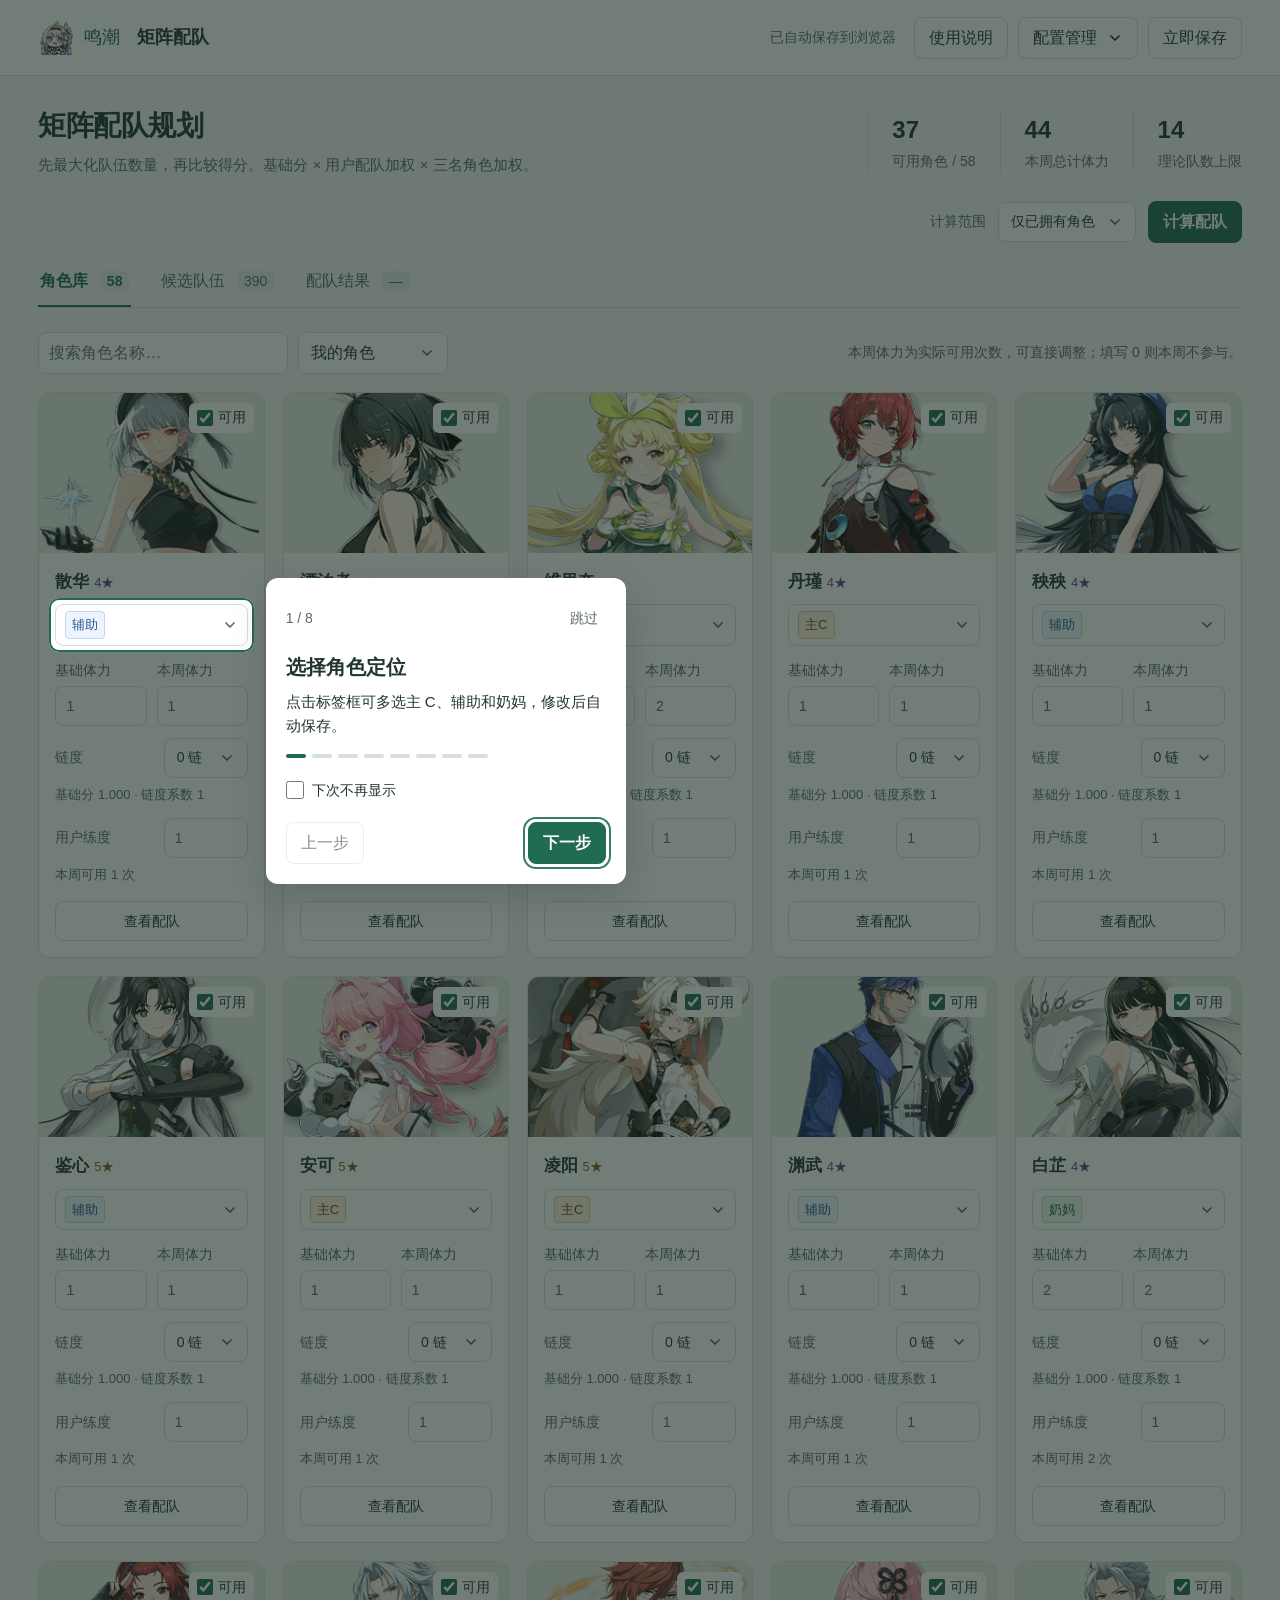
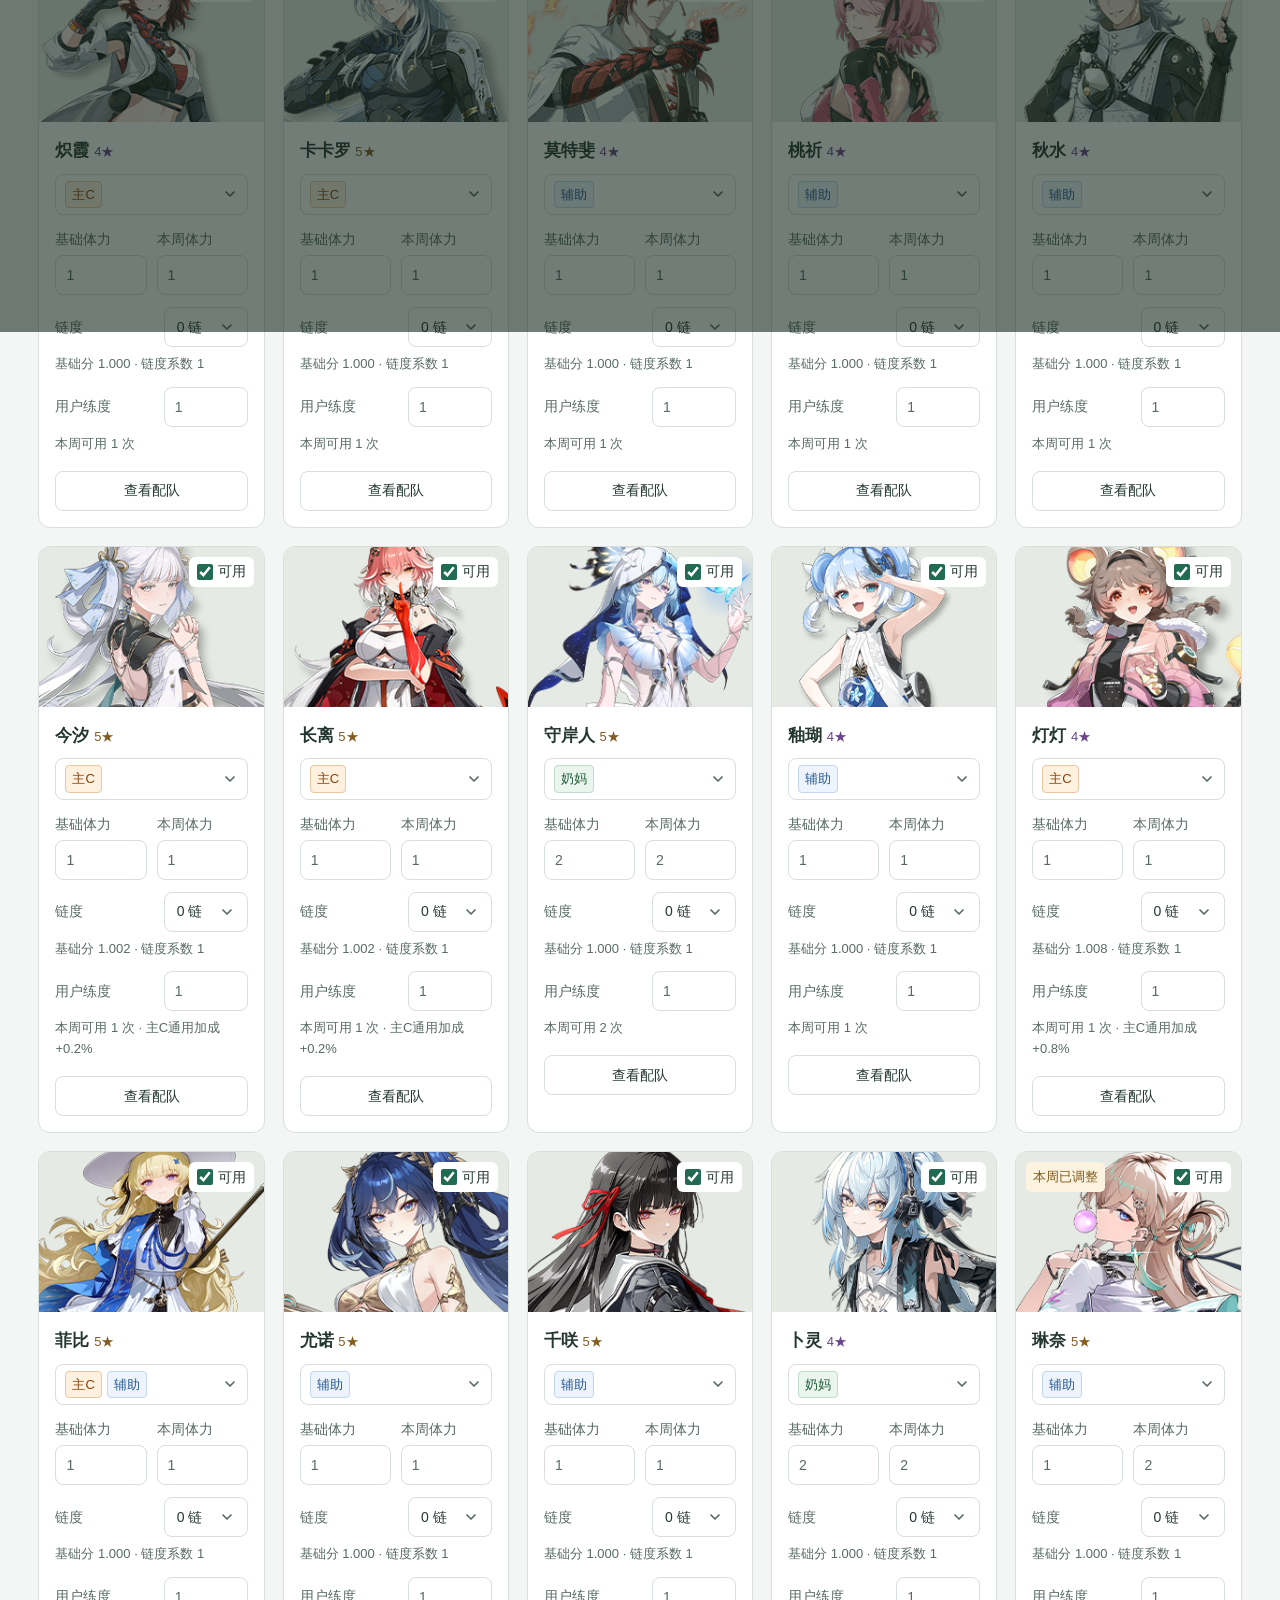
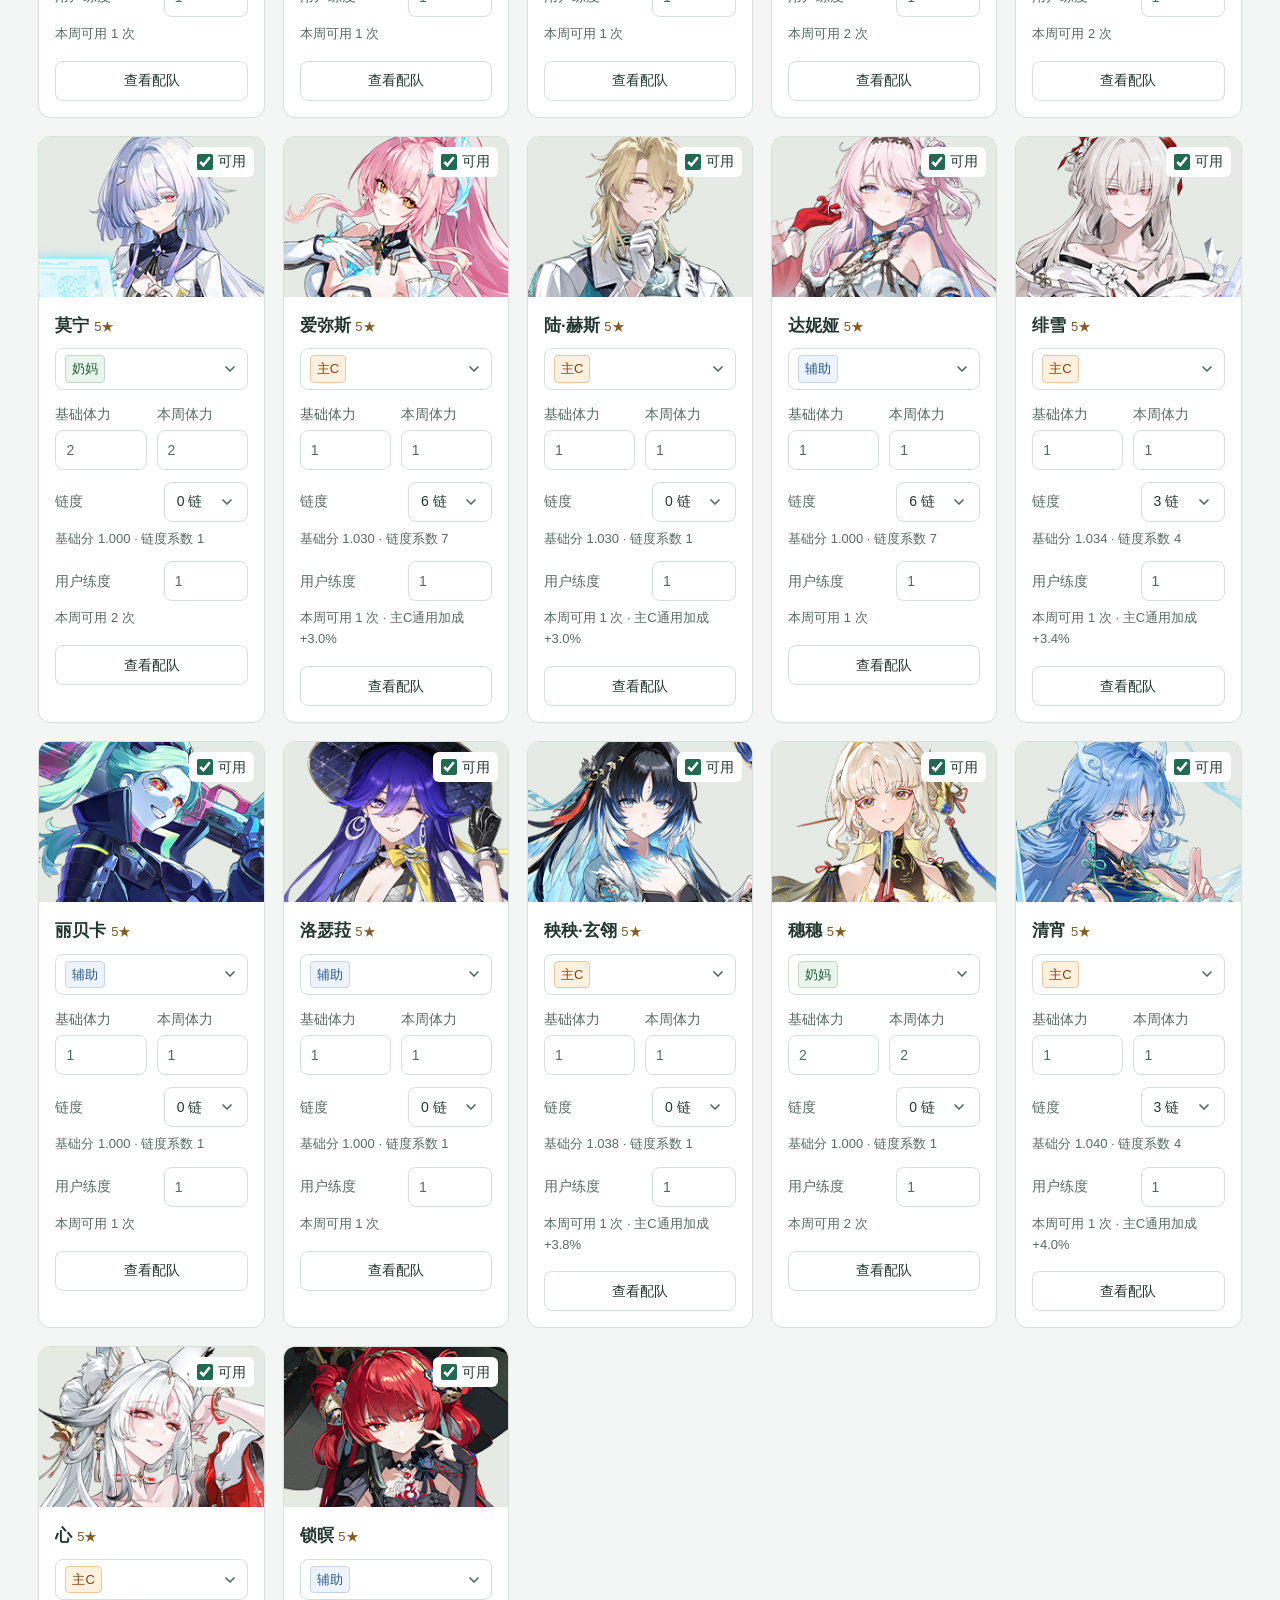
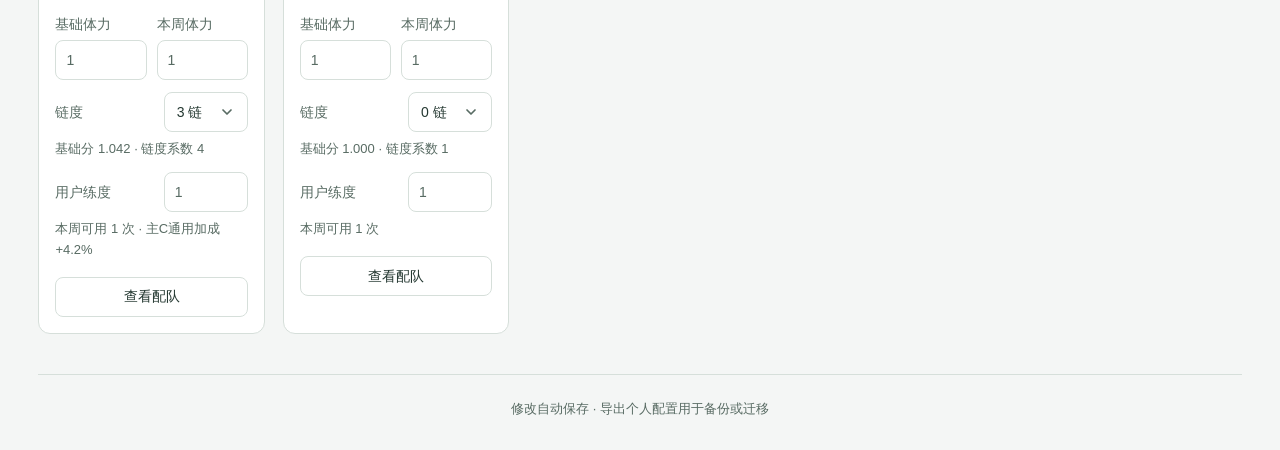
==== web/team_planner/characters/index.html @ 70b5a16c "Extract standalone matrix planner" ====
<!doctype html>
<html lang="zh-CN">
<head><meta charset="utf-8"><meta name="viewport" content="width=device-width,initial-scale=1"><base href="../"><link rel="icon" href="./favicon.ico" sizes="any"><link rel="apple-touch-icon" href="./favicon.png"><title>鸣潮 · 矩阵配队</title><link rel="stylesheet" href="./style.css"><script defer src="./vendor/solver.js"></script><script defer src="./solver-source.js"></script><script defer src="./seed.js"></script><script defer src="./local-planner.js"></script><script defer src="./app.js"></script><script defer src="./custom-select.js"></script></head>
<body>
<header><a class="brand" href="./index.html"><img src="./favicon.png" width="36" height="36" alt="达妮娅"><span>鸣潮 <b>矩阵配队</b></span></a><div class="header-actions"><span id="save-status" role="status">正在载入…</span><button id="show-guide" type="button">使用说明</button><details class="config-menu"><summary>配置管理<svg viewBox="0 0 16 16" aria-hidden="true"><path d="m4 6 4 4 4-4"/></svg></summary><div class="config-options"><button id="export-config">导出个人配置</button><button id="import-config">导入个人配置</button><button id="restore-config">恢复上次保存</button></div></details><input id="import-file" type="file" accept=".json,application/json" hidden><button id="save">立即保存</button></div></header>
<main>
<section class="intro"><div><h1>矩阵配队规划</h1><p class="muted">先最大化队伍数量，再比较得分。基础分 × 用户配队加权 × 三名角色加权。</p></div><div class="summary" id="summary"></div></section>
<div class="workspace-actions"><label class="planning-scope-label">计算范围 <select id="planning-scope" aria-label="配队范围"><option value="owned">仅已拥有角色</option><option value="all">全角色计算（含未拥有）</option></select></label><button class="primary" id="calculate">计算配队</button></div>
<nav aria-label="页面"><button data-tab="characters" class="active">角色库 <span id="character-count"></span></button><button data-tab="teams">候选队伍 <span id="team-count"></span></button><button data-tab="results">配队结果 <span id="result-count">—</span></button></nav>
<section id="characters" class="page">
<div class="toolbar"><div class="filters"><input id="character-search" type="search" placeholder="搜索角色名称…" aria-label="搜索角色"><select id="character-filter" aria-label="角色筛选"><option value="all">全部角色</option><option value="owned" selected>我的角色</option><option value="unowned">未拥有</option><option value="healer">奶妈</option><option value="weekly">本周已调整</option></select></div><span class="hint">本周体力为实际可用次数，可直接调整；填写 0 则本周不参与。</span></div>
<div id="character-grid" class="character-grid"></div>
</section>
<section id="teams" class="page" hidden>
<div class="toolbar"><div class="filters"><input id="team-search" type="search" placeholder="搜索成员，空格匹配多人，如：赞 夏" aria-label="搜索队伍"><select id="team-filter" aria-label="队伍筛选"><option value="available">现有角色可组成</option><option value="all">全部候选</option><option value="unowned">包含未拥有角色</option><option value="locked">必选队伍</option><option value="disabled">已停用</option></select></div><button id="new-team">新建队伍</button></div>
<p class="hint">同一队伍可以有多套输出轴。配队顺序可编辑，实际起手和槽位请参考轴说明。工坊与 Wiki 资料不代表你的账号已实测。</p>
<div id="evidence-filter" class="evidence-filter" aria-label="按证据来源筛选"></div>
<div id="team-grid" class="team-grid"></div>
</section>
<section id="results" class="page" hidden>
<div class="toolbar"><label class="check"><input id="include-inferred" type="checkbox"> 包含机制推导的替补组合（待验证）</label><label class="check"><input id="fill-roles" type="checkbox"> 剩余体力按主辅奶补队</label><label class="check"><input id="fill-solo" type="checkbox"> 丹瑾单人补队（剩余两位不限定位）</label><span class="hint">优先使用候选队伍，再按定位补充；结果按得分升序排列。</span></div>
<div id="result-body" class="empty"><strong>尚未生成配队方案</strong><p>设置角色与候选队伍后，点击上方「计算配队」。</p></div>
</section>
<footer>修改自动保存 · 导出个人配置用于备份或迁移</footer>
</main>
<dialog id="editor"><form id="team-form"><div class="dialog-heading"><div><h2 id="editor-title">编辑队伍</h2><button id="editor-guide" type="button" class="editor-guide">填写说明</button></div><button type="button" id="close-editor" aria-label="关闭">×</button></div>
<div id="member-inputs" class="member-inputs"></div><div id="rover-parking" hidden></div>
<label id="rover-row" hidden>漂泊者属性<select id="rover-attribute"><option value="">请选择属性</option><option>衍射</option><option>湮灭</option><option>气动</option><option>导电</option></select></label>
<p class="hint" id="team-weight"></p><p class="hint" id="source-audit-status"></p>
<label class="block">配队备注<textarea id="team-note" rows="2"></textarea></label>
<div class="axis-heading"><h3>输出轴</h3><button id="add-axis" type="button">＋ 添加一套轴</button></div>
<select id="axis-select" aria-label="选择输出轴"></select><div id="axis-fields"><label class="block">轴名称<input id="axis-name"></label><label class="block">轴说明 / 固定按键流程<textarea id="axis-description" rows="7"></textarea></label><a id="axis-source" target="_blank" rel="noopener">查看工坊代码</a></div><p id="axis-empty" class="hint">该队伍只有配队推荐，尚无输出轴。可以先规划，之后补轴。</p>
<div id="team-sources" class="sources"></div><p id="editor-error" role="alert"></p>
<div class="dialog-footer"><button id="delete-team" type="button" class="danger">删除此候选</button><button type="submit" class="primary">应用到候选列表</button></div>
</form></dialog>
<div id="onboarding" hidden>
<div class="tour-shade"></div><div class="tour-focus" aria-hidden="true"></div>
<section class="tour-panel" role="dialog" aria-modal="true" aria-labelledby="onboarding-title" tabindex="-1">
<div class="tour-heading"><span id="tour-progress"></span><button id="tour-skip" type="button">跳过</button></div>
<h2 id="onboarding-title"></h2><p id="tour-description"></p>
<div class="tour-dots" id="tour-dots" aria-hidden="true"></div>
<label class="check"><input id="hide-onboarding" type="checkbox">下次不再显示</label>
<div class="tour-actions"><button id="tour-prev" type="button">上一步</button><button id="tour-next" type="button" class="primary">下一步</button></div>
</section></div>
<div id="toast"  role="status" hidden></div>
</body></html>
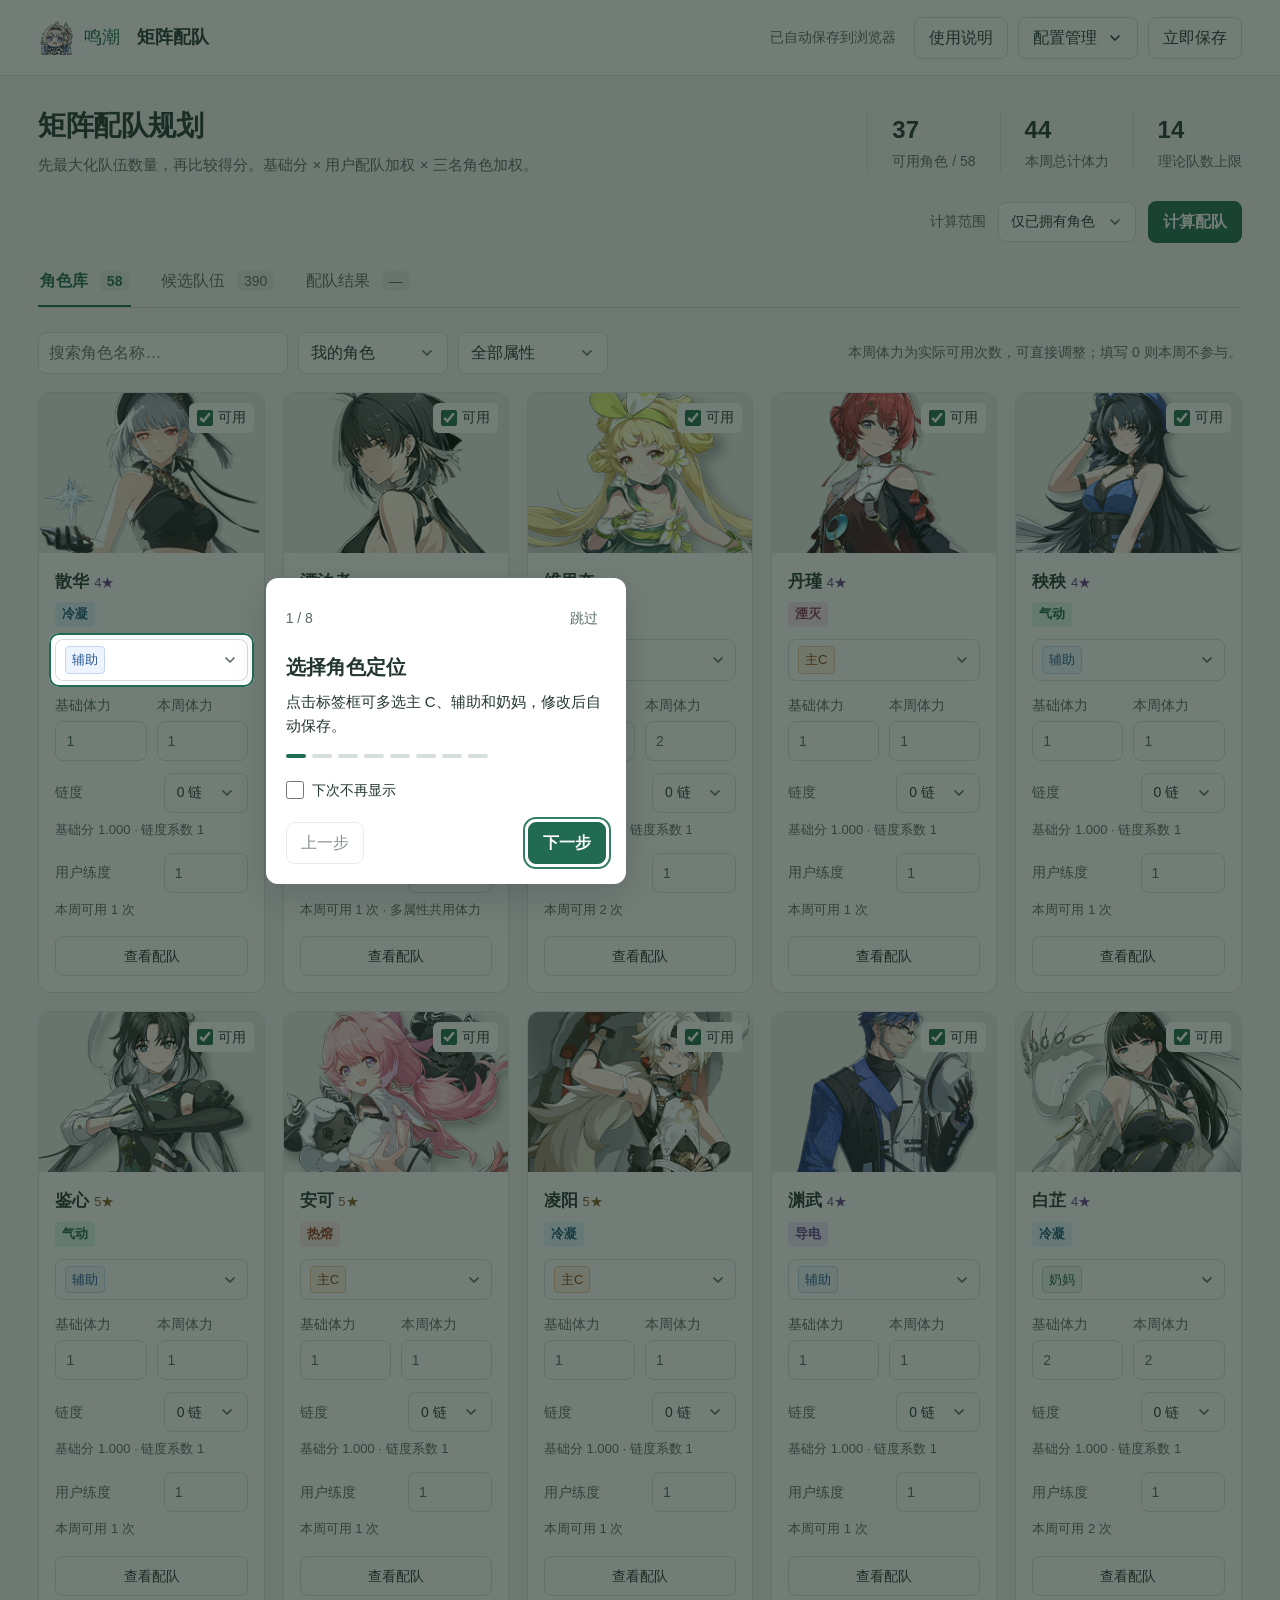
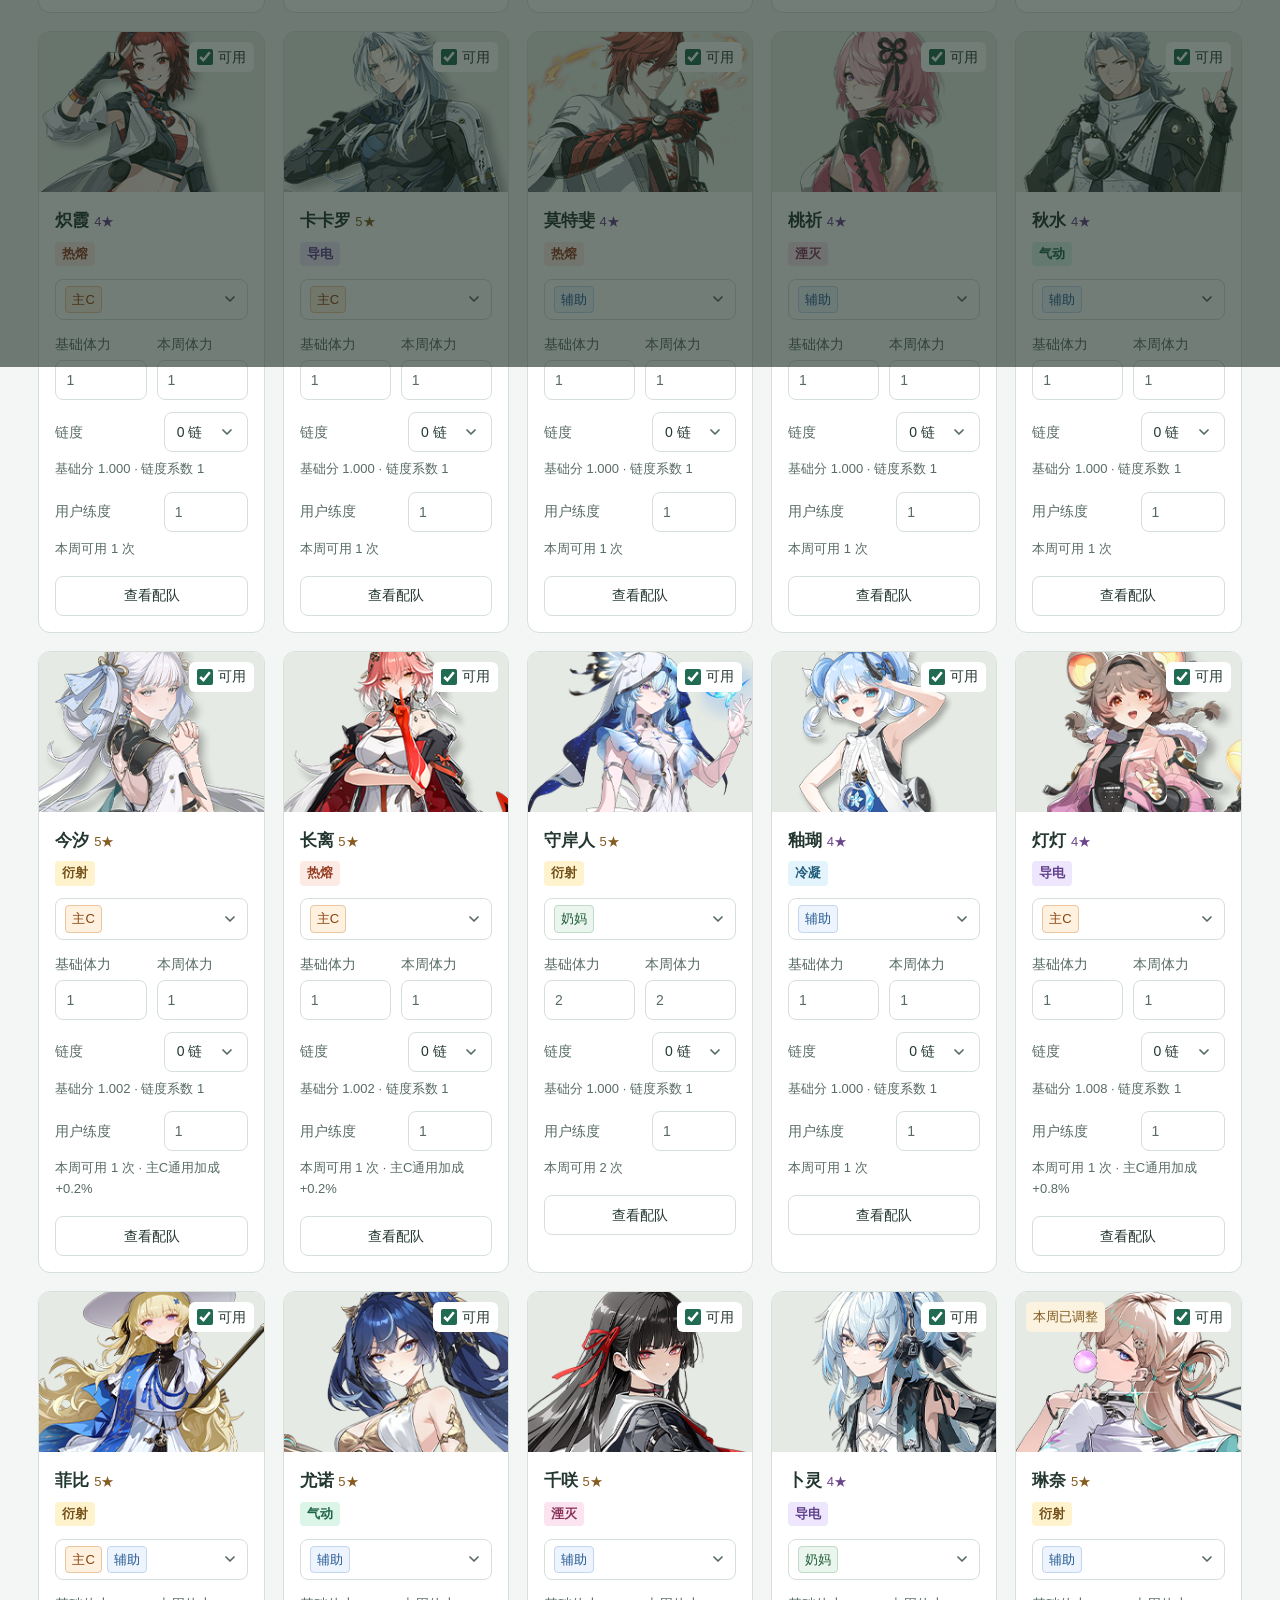
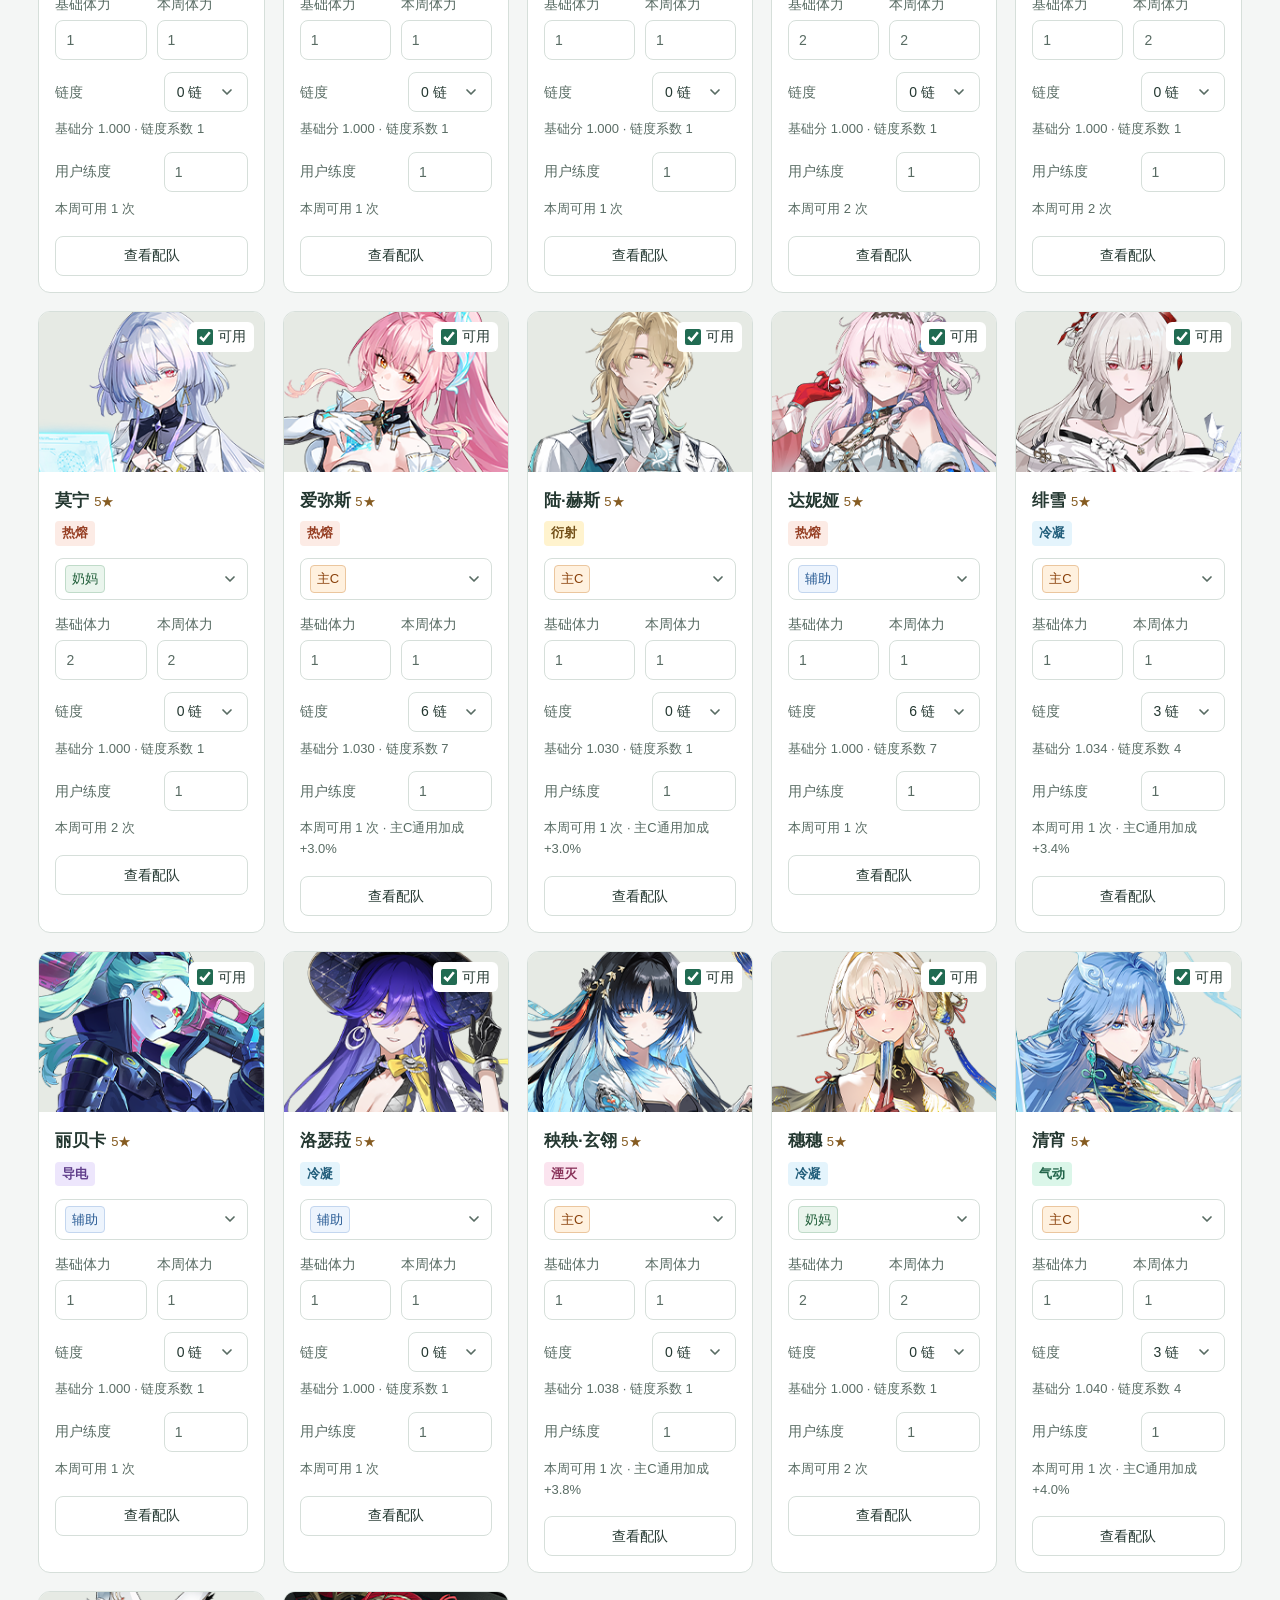
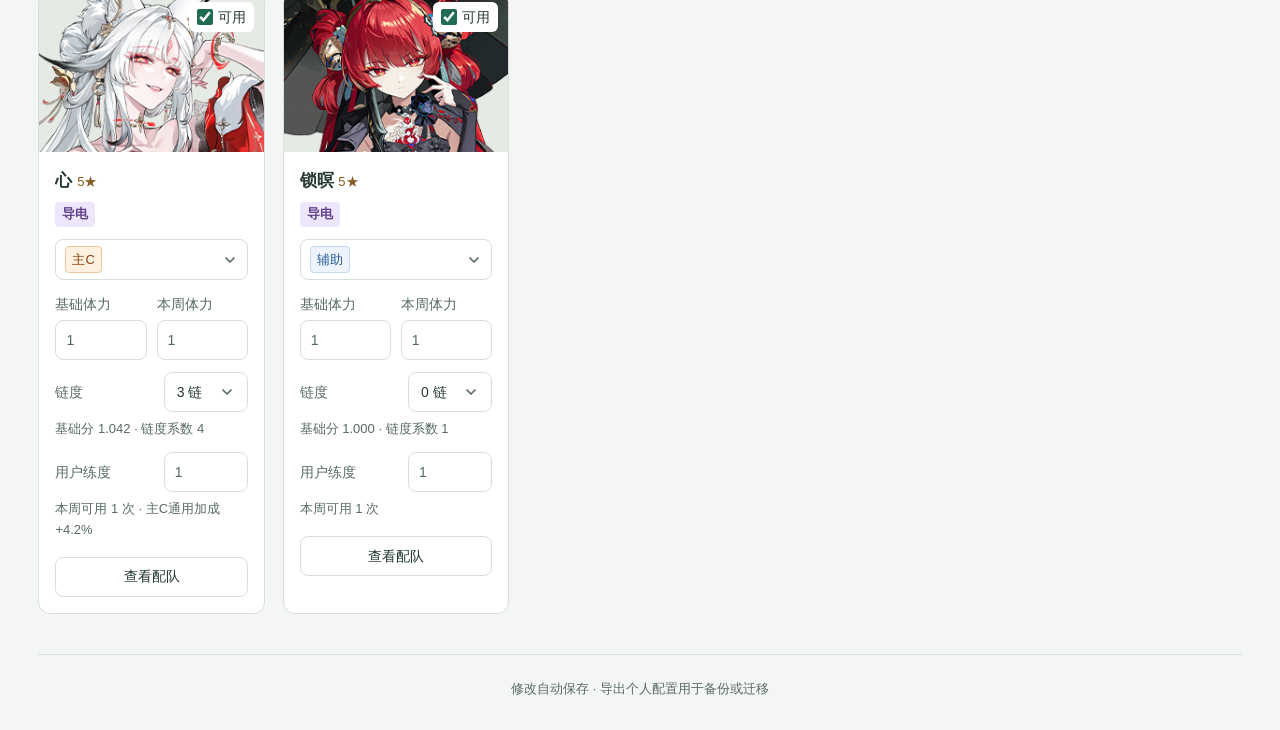
==== commit a5e59cab: "Release v1.2.1 with element filters and platform packages" ====
--- a/web/team_planner/characters/index.html
+++ b/web/team_planner/characters/index.html
@@ -8,11 +8,11 @@
 <div class="workspace-actions"><label class="planning-scope-label">计算范围 <select id="planning-scope" aria-label="配队范围"><option value="owned">仅已拥有角色</option><option value="all">全角色计算（含未拥有）</option></select></label><button class="primary" id="calculate">计算配队</button></div>
 <nav aria-label="页面"><button data-tab="characters" class="active">角色库 <span id="character-count"></span></button><button data-tab="teams">候选队伍 <span id="team-count"></span></button><button data-tab="results">配队结果 <span id="result-count">—</span></button></nav>
 <section id="characters" class="page">
-<div class="toolbar"><div class="filters"><input id="character-search" type="search" placeholder="搜索角色名称…" aria-label="搜索角色"><select id="character-filter" aria-label="角色筛选"><option value="all">全部角色</option><option value="owned" selected>我的角色</option><option value="unowned">未拥有</option><option value="healer">奶妈</option><option value="weekly">本周已调整</option></select></div><span class="hint">本周体力为实际可用次数，可直接调整；填写 0 则本周不参与。</span></div>
+<div class="toolbar"><div class="filters"><input id="character-search" type="search" placeholder="搜索角色名称…" aria-label="搜索角色"><select id="character-filter" aria-label="角色筛选"><option value="all">全部角色</option><option value="owned" selected>我的角色</option><option value="unowned">未拥有</option><option value="healer">奶妈</option><option value="weekly">本周已调整</option></select><select id="character-element" aria-label="属性筛选"><option value="all">全部属性</option><option data-element="冷凝">冷凝</option><option data-element="热熔">热熔</option><option data-element="导电">导电</option><option data-element="气动">气动</option><option data-element="衍射">衍射</option><option data-element="湮灭">湮灭</option></select></div><span class="hint">本周体力为实际可用次数，可直接调整；填写 0 则本周不参与。</span></div>
 <div id="character-grid" class="character-grid"></div>
 </section>
 <section id="teams" class="page" hidden>
-<div class="toolbar"><div class="filters"><input id="team-search" type="search" placeholder="搜索成员，空格匹配多人，如：赞 夏" aria-label="搜索队伍"><select id="team-filter" aria-label="队伍筛选"><option value="available">现有角色可组成</option><option value="all">全部候选</option><option value="unowned">包含未拥有角色</option><option value="locked">必选队伍</option><option value="disabled">已停用</option></select></div><button id="new-team">新建队伍</button></div>
+<div class="toolbar"><div class="filters"><input id="team-search" type="search" placeholder="搜索成员，空格匹配多人，如：赞 夏" aria-label="搜索队伍"><select id="team-filter" aria-label="队伍筛选"><option value="available">现有角色可组成</option><option value="all">全部候选</option><option value="unowned">包含未拥有角色</option><option value="locked">必选队伍</option><option value="disabled">已停用</option></select><select id="team-element" aria-label="队伍主属性筛选"><option value="all">全部主属性</option><option data-element="冷凝">冷凝</option><option data-element="热熔">热熔</option><option data-element="导电">导电</option><option data-element="气动">气动</option><option data-element="衍射">衍射</option><option data-element="湮灭">湮灭</option></select></div><button id="new-team">新建队伍</button></div>
 <p class="hint">同一队伍可以有多套输出轴。配队顺序可编辑，实际起手和槽位请参考轴说明。工坊与 Wiki 资料不代表你的账号已实测。</p>
 <div id="evidence-filter" class="evidence-filter" aria-label="按证据来源筛选"></div>
 <div id="team-grid" class="team-grid"></div>
@@ -25,7 +25,7 @@
 </main>
 <dialog id="editor"><form id="team-form"><div class="dialog-heading"><div><h2 id="editor-title">编辑队伍</h2><button id="editor-guide" type="button" class="editor-guide">填写说明</button></div><button type="button" id="close-editor" aria-label="关闭">×</button></div>
 <div id="member-inputs" class="member-inputs"></div><div id="rover-parking" hidden></div>
-<label id="rover-row" hidden>漂泊者属性<select id="rover-attribute"><option value="">请选择属性</option><option>衍射</option><option>湮灭</option><option>气动</option><option>导电</option></select></label>
+<label id="rover-row" hidden>漂泊者属性<select id="rover-attribute"><option value="">请选择属性</option><option data-element="衍射">衍射</option><option data-element="湮灭">湮灭</option><option data-element="气动">气动</option><option data-element="导电">导电</option></select></label>
 <p class="hint" id="team-weight"></p><p class="hint" id="source-audit-status"></p>
 <label class="block">配队备注<textarea id="team-note" rows="2"></textarea></label>
 <div class="axis-heading"><h3>输出轴</h3><button id="add-axis" type="button">＋ 添加一套轴</button></div>
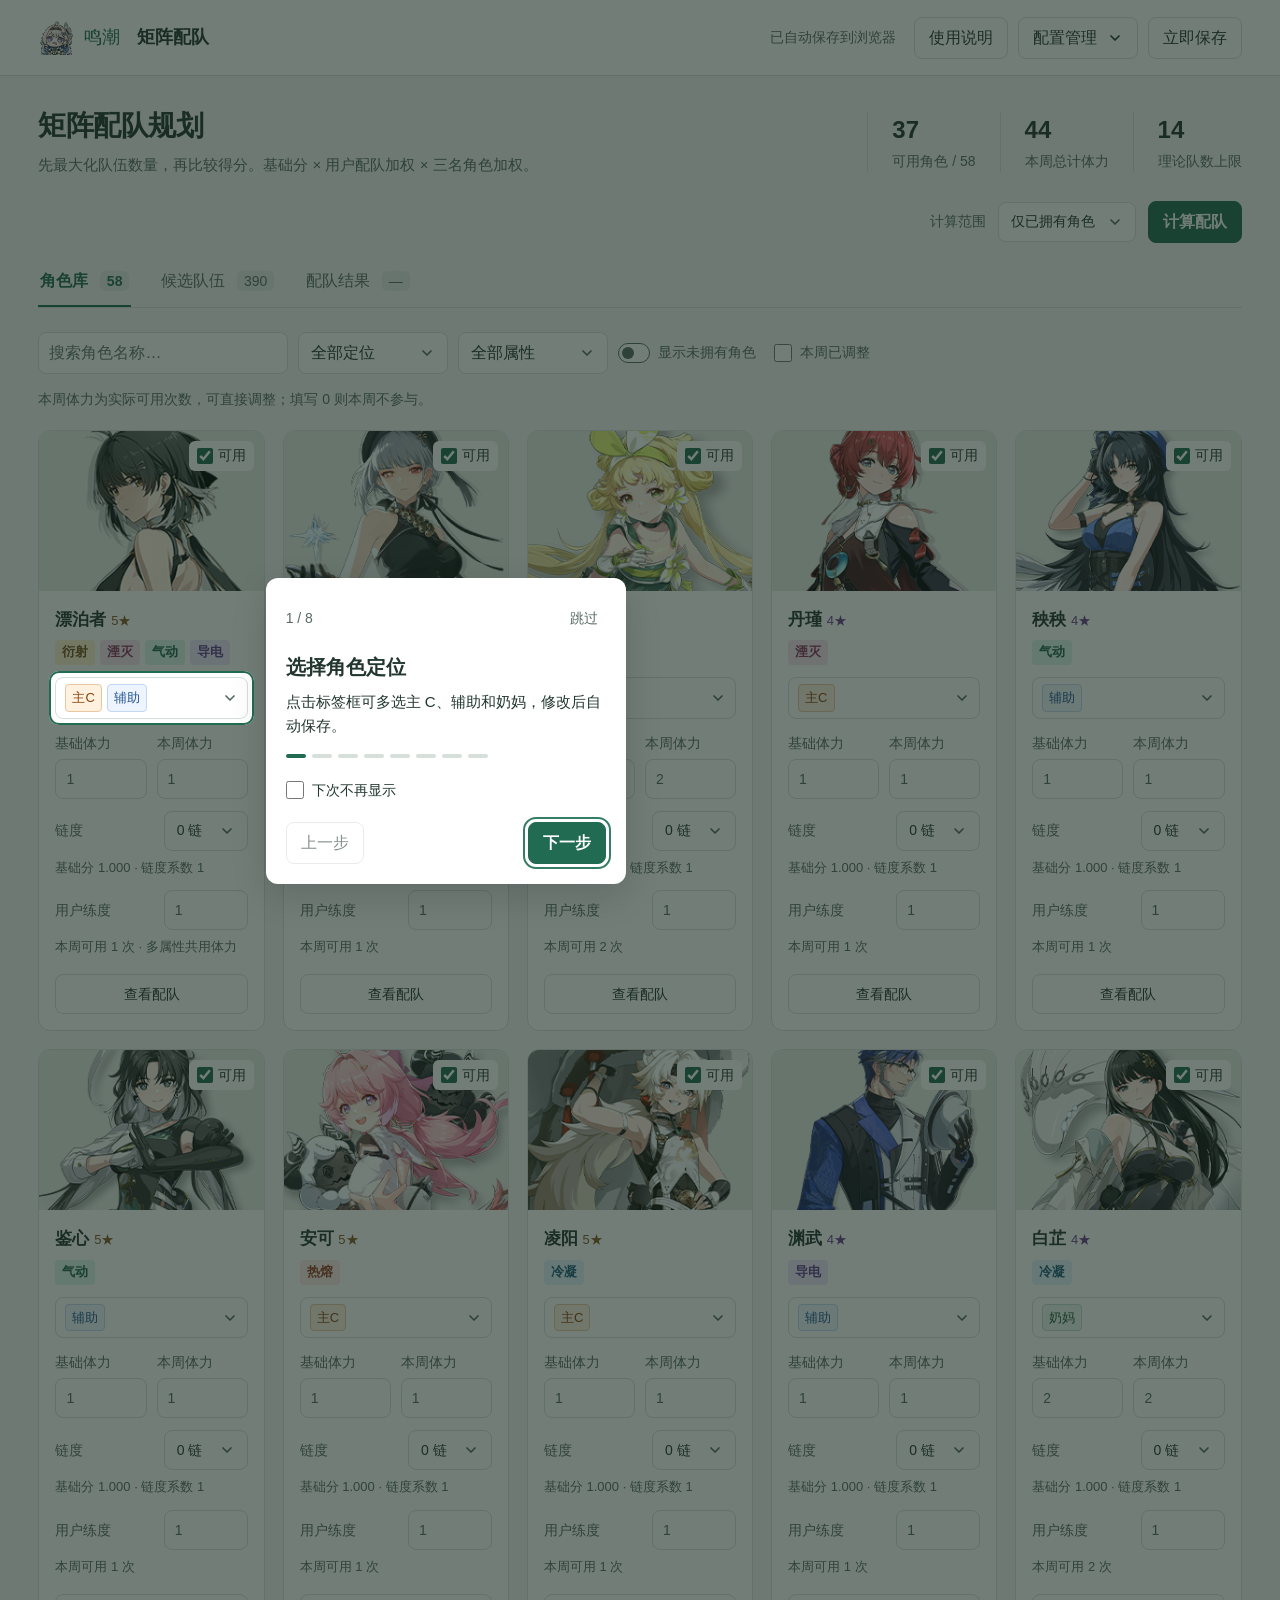
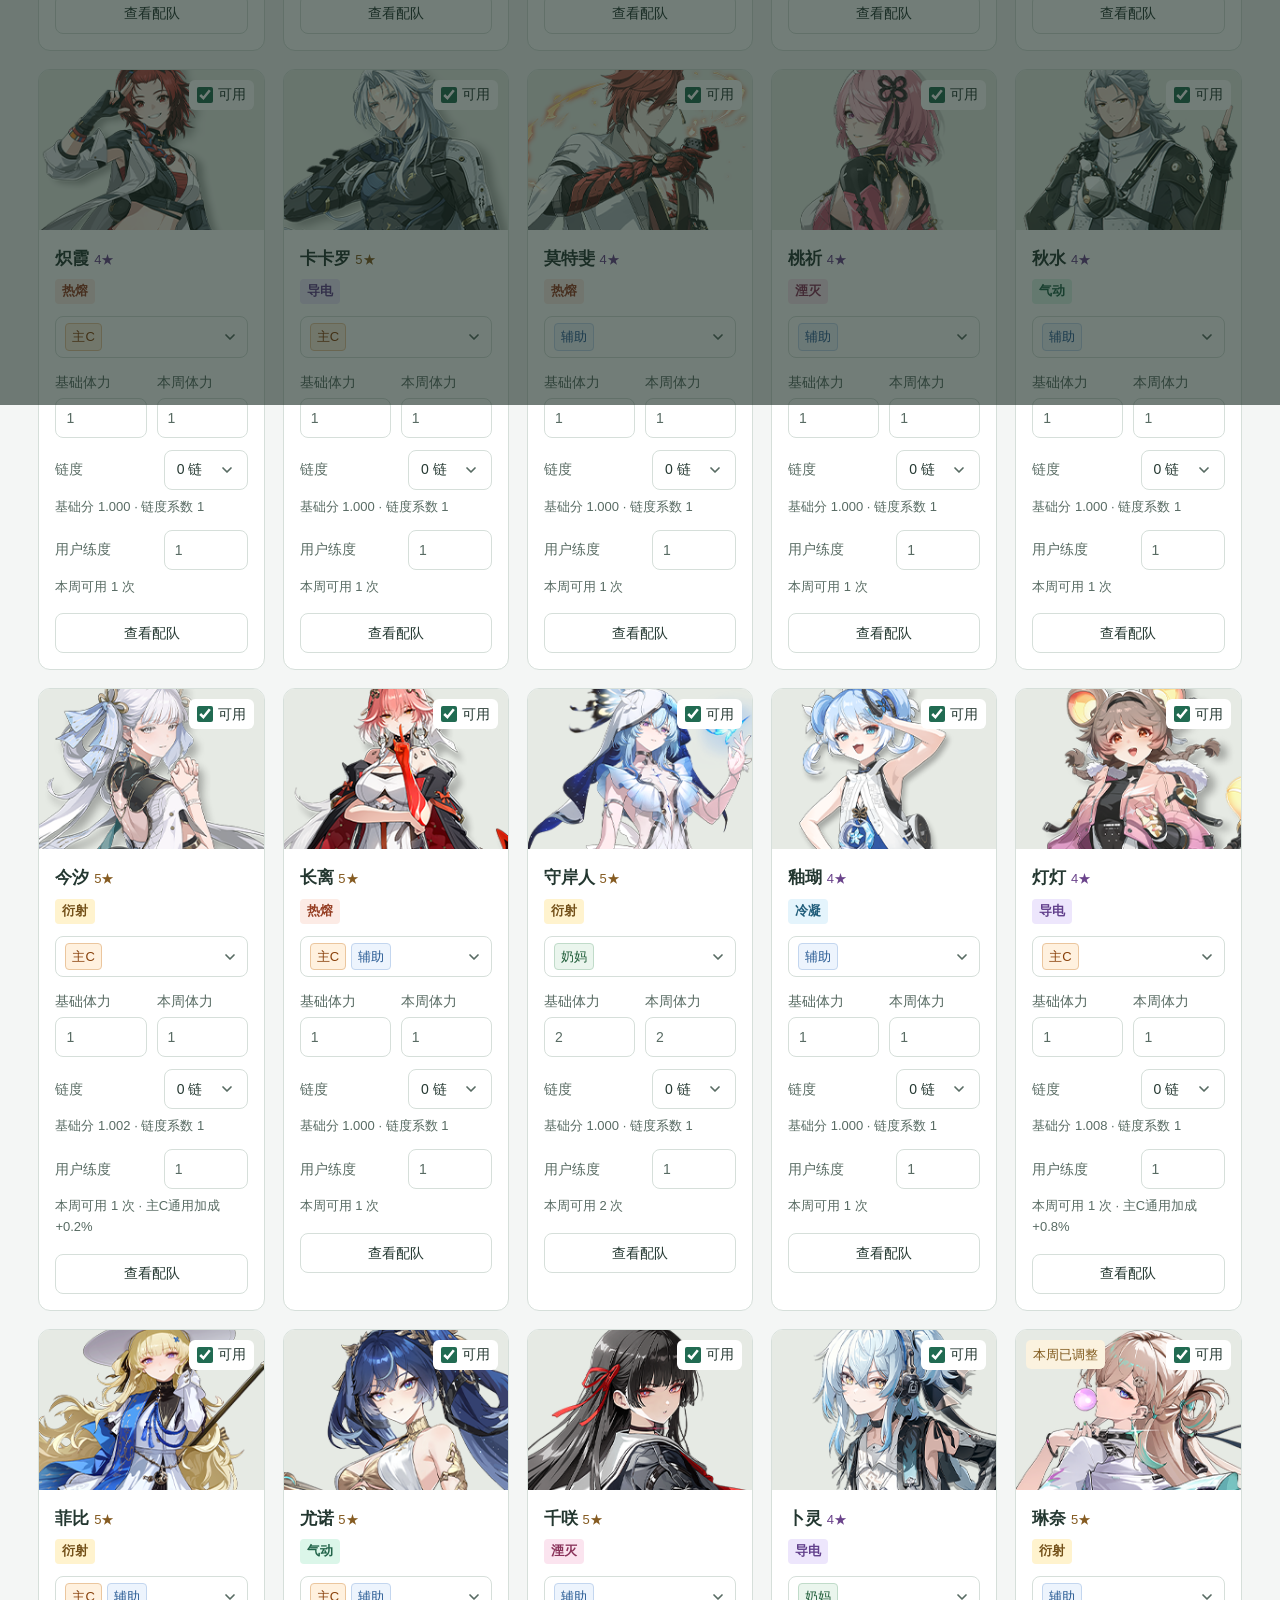
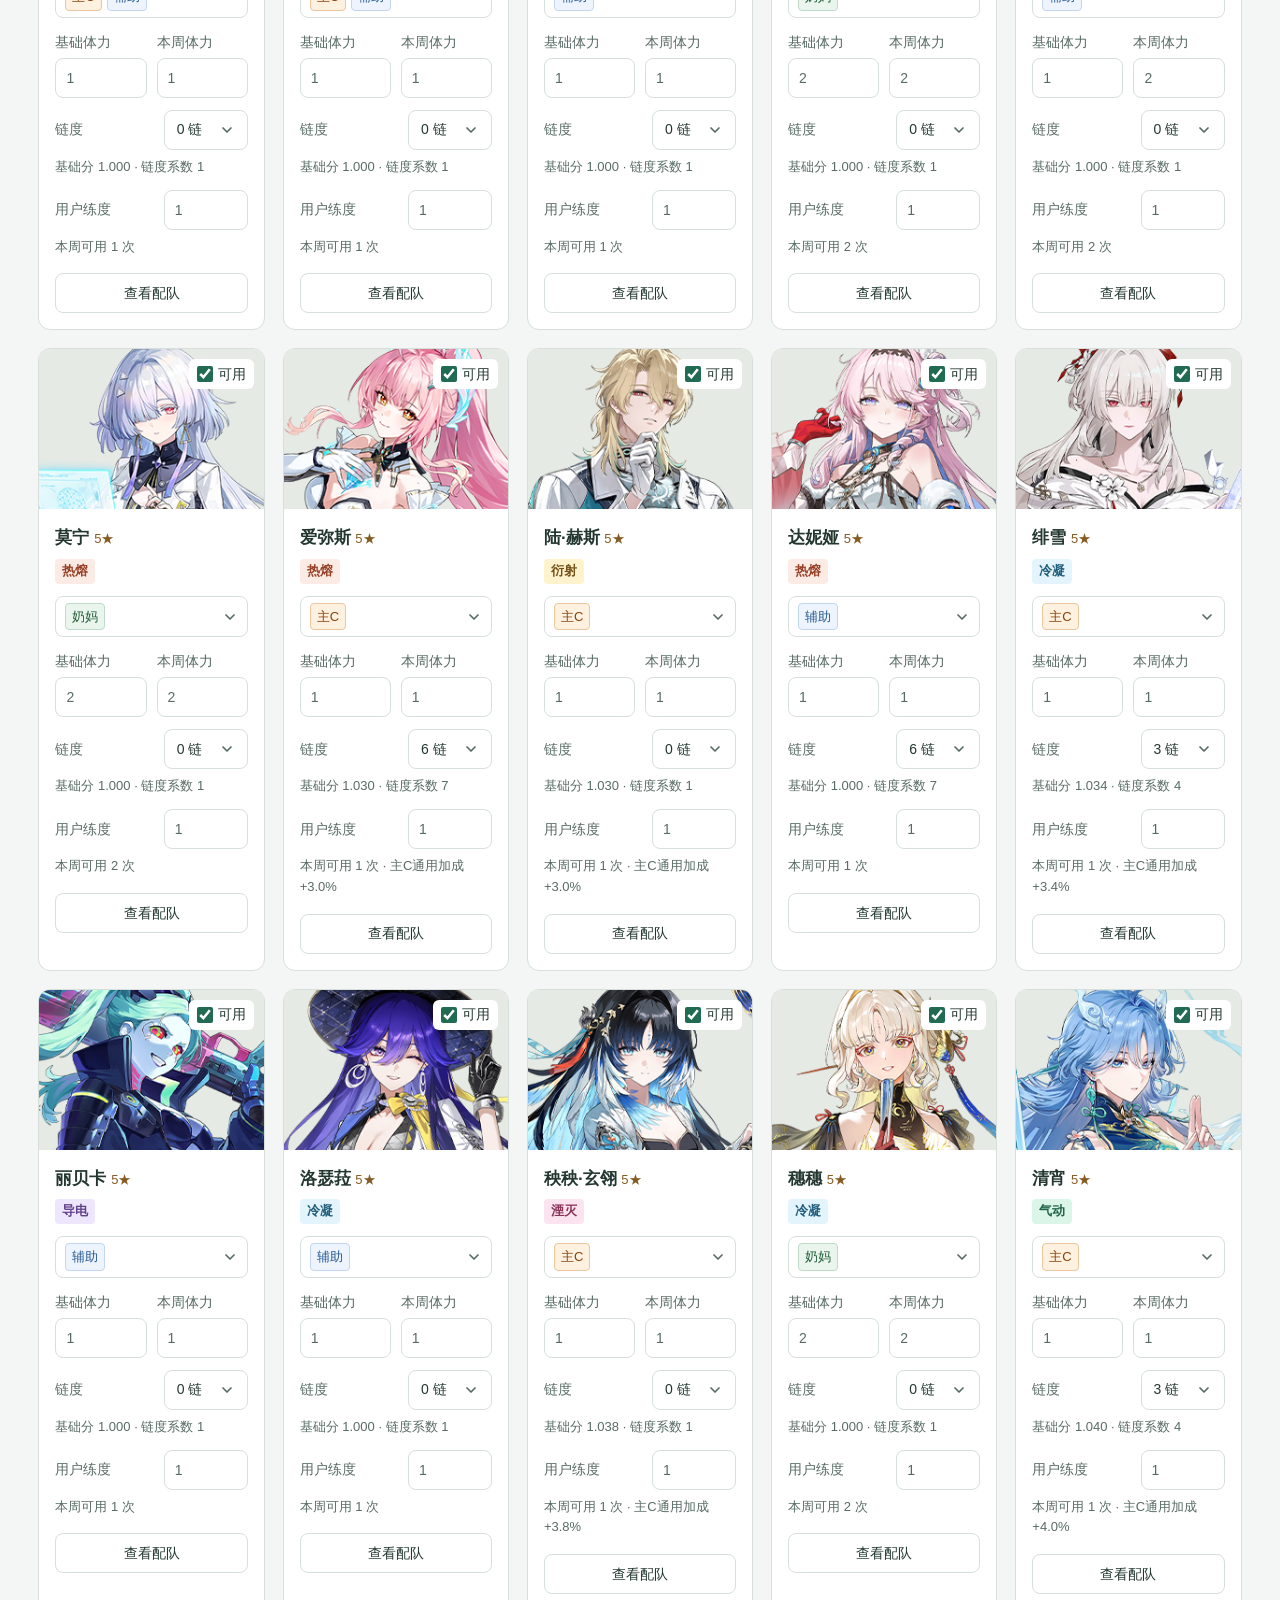
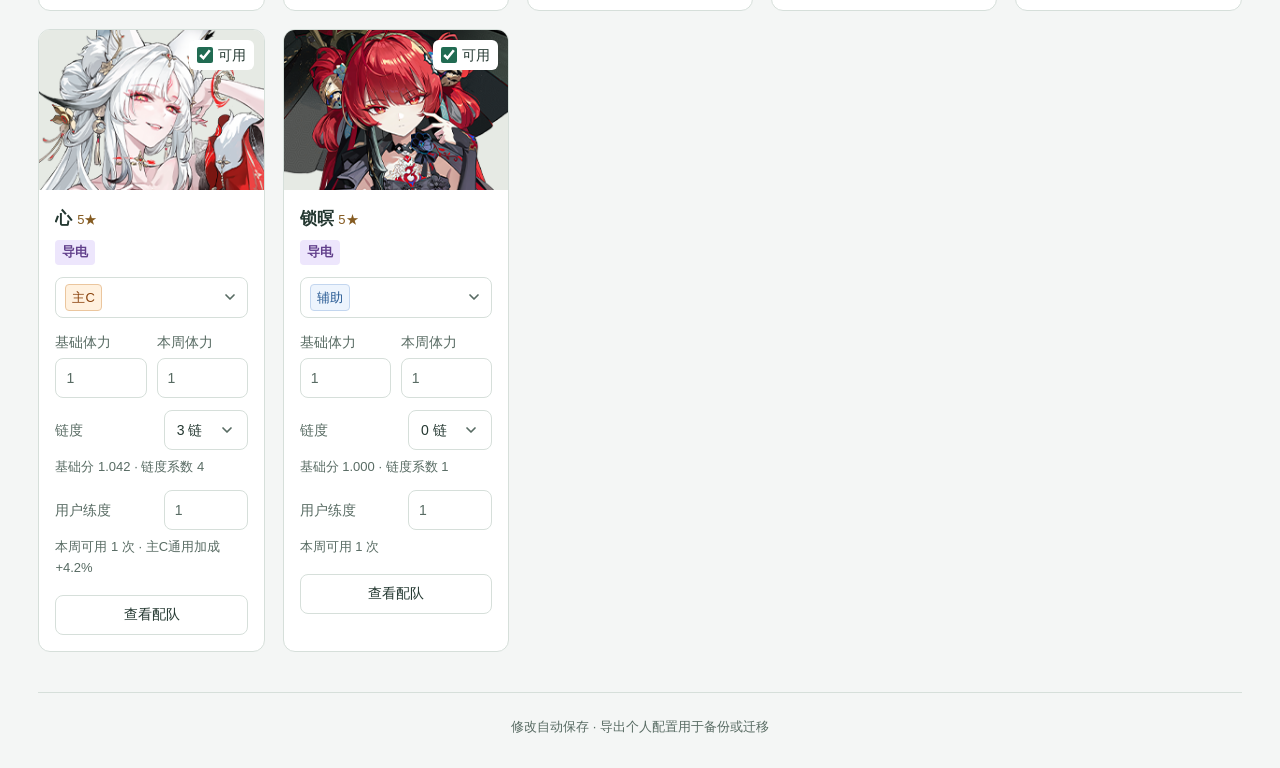
==== commit 33aeceef: "Release v1.2.2: refine filters and team role ordering" ====
--- a/web/team_planner/characters/index.html
+++ b/web/team_planner/characters/index.html
@@ -8,11 +8,11 @@
 <div class="workspace-actions"><label class="planning-scope-label">计算范围 <select id="planning-scope" aria-label="配队范围"><option value="owned">仅已拥有角色</option><option value="all">全角色计算（含未拥有）</option></select></label><button class="primary" id="calculate">计算配队</button></div>
 <nav aria-label="页面"><button data-tab="characters" class="active">角色库 <span id="character-count"></span></button><button data-tab="teams">候选队伍 <span id="team-count"></span></button><button data-tab="results">配队结果 <span id="result-count">—</span></button></nav>
 <section id="characters" class="page">
-<div class="toolbar"><div class="filters"><input id="character-search" type="search" placeholder="搜索角色名称…" aria-label="搜索角色"><select id="character-filter" aria-label="角色筛选"><option value="all">全部角色</option><option value="owned" selected>我的角色</option><option value="unowned">未拥有</option><option value="healer">奶妈</option><option value="weekly">本周已调整</option></select><select id="character-element" aria-label="属性筛选"><option value="all">全部属性</option><option data-element="冷凝">冷凝</option><option data-element="热熔">热熔</option><option data-element="导电">导电</option><option data-element="气动">气动</option><option data-element="衍射">衍射</option><option data-element="湮灭">湮灭</option></select></div><span class="hint">本周体力为实际可用次数，可直接调整；填写 0 则本周不参与。</span></div>
+<div class="toolbar"><div class="filters"><input id="character-search" type="search" placeholder="搜索角色名称…" aria-label="搜索角色"><select id="character-filter" aria-label="角色筛选"><option value="all">全部定位</option><option value="main">主 C</option><option value="support">辅助</option><option value="healer">奶妈</option></select><select id="character-element" aria-label="属性筛选"><option value="all">全部属性</option><option data-element="冷凝">冷凝</option><option data-element="热熔">热熔</option><option data-element="导电">导电</option><option data-element="气动">气动</option><option data-element="衍射">衍射</option><option data-element="湮灭">湮灭</option></select><div class="filter-toggles"><label class="filter-toggle"><input id="character-show-unowned" type="checkbox" role="switch">显示未拥有角色</label><label class="check"><input id="character-weekly" type="checkbox">本周已调整</label></div></div><span class="hint">本周体力为实际可用次数，可直接调整；填写 0 则本周不参与。</span></div>
 <div id="character-grid" class="character-grid"></div>
 </section>
 <section id="teams" class="page" hidden>
-<div class="toolbar"><div class="filters"><input id="team-search" type="search" placeholder="搜索成员，空格匹配多人，如：赞 夏" aria-label="搜索队伍"><select id="team-filter" aria-label="队伍筛选"><option value="available">现有角色可组成</option><option value="all">全部候选</option><option value="unowned">包含未拥有角色</option><option value="locked">必选队伍</option><option value="disabled">已停用</option></select><select id="team-element" aria-label="队伍主属性筛选"><option value="all">全部主属性</option><option data-element="冷凝">冷凝</option><option data-element="热熔">热熔</option><option data-element="导电">导电</option><option data-element="气动">气动</option><option data-element="衍射">衍射</option><option data-element="湮灭">湮灭</option></select></div><button id="new-team">新建队伍</button></div>
+<div class="toolbar"><div class="filters"><input id="team-search" type="search" placeholder="搜索成员，空格匹配多人，如：赞 夏" aria-label="搜索队伍"><select id="team-filter" aria-label="队伍筛选"><option value="all">全部状态</option><option value="enabled">参与计算</option><option value="locked">必须选入</option><option value="disabled">已停用</option><option value="multiple-carries">≥2 位仅主 C</option></select><select id="team-element" aria-label="队伍主属性筛选"><option value="all">全部主属性</option><option data-element="冷凝">冷凝</option><option data-element="热熔">热熔</option><option data-element="导电">导电</option><option data-element="气动">气动</option><option data-element="衍射">衍射</option><option data-element="湮灭">湮灭</option></select><label class="filter-toggle"><input id="team-show-unowned" type="checkbox" role="switch">显示含未拥有角色的队伍</label></div><button id="new-team">新建队伍</button></div>
 <p class="hint">同一队伍可以有多套输出轴。配队顺序可编辑，实际起手和槽位请参考轴说明。工坊与 Wiki 资料不代表你的账号已实测。</p>
 <div id="evidence-filter" class="evidence-filter" aria-label="按证据来源筛选"></div>
 <div id="team-grid" class="team-grid"></div>
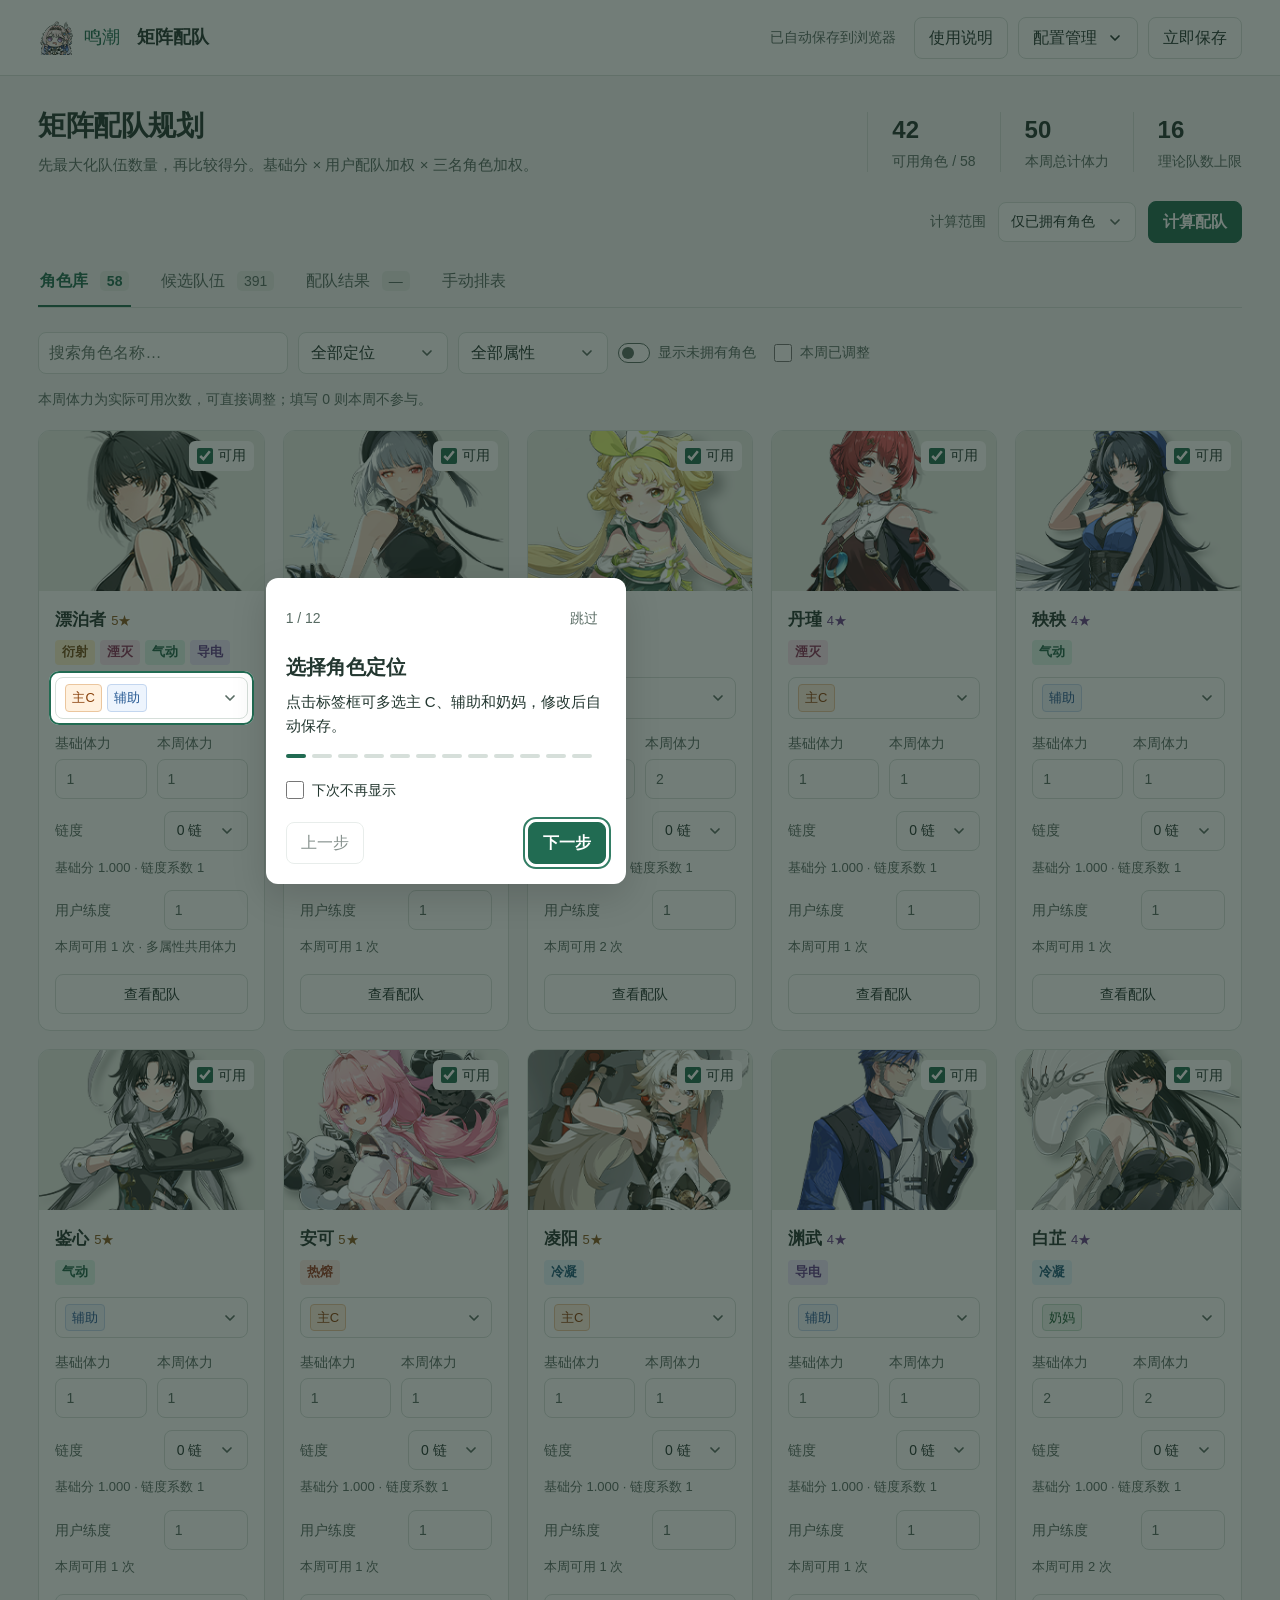
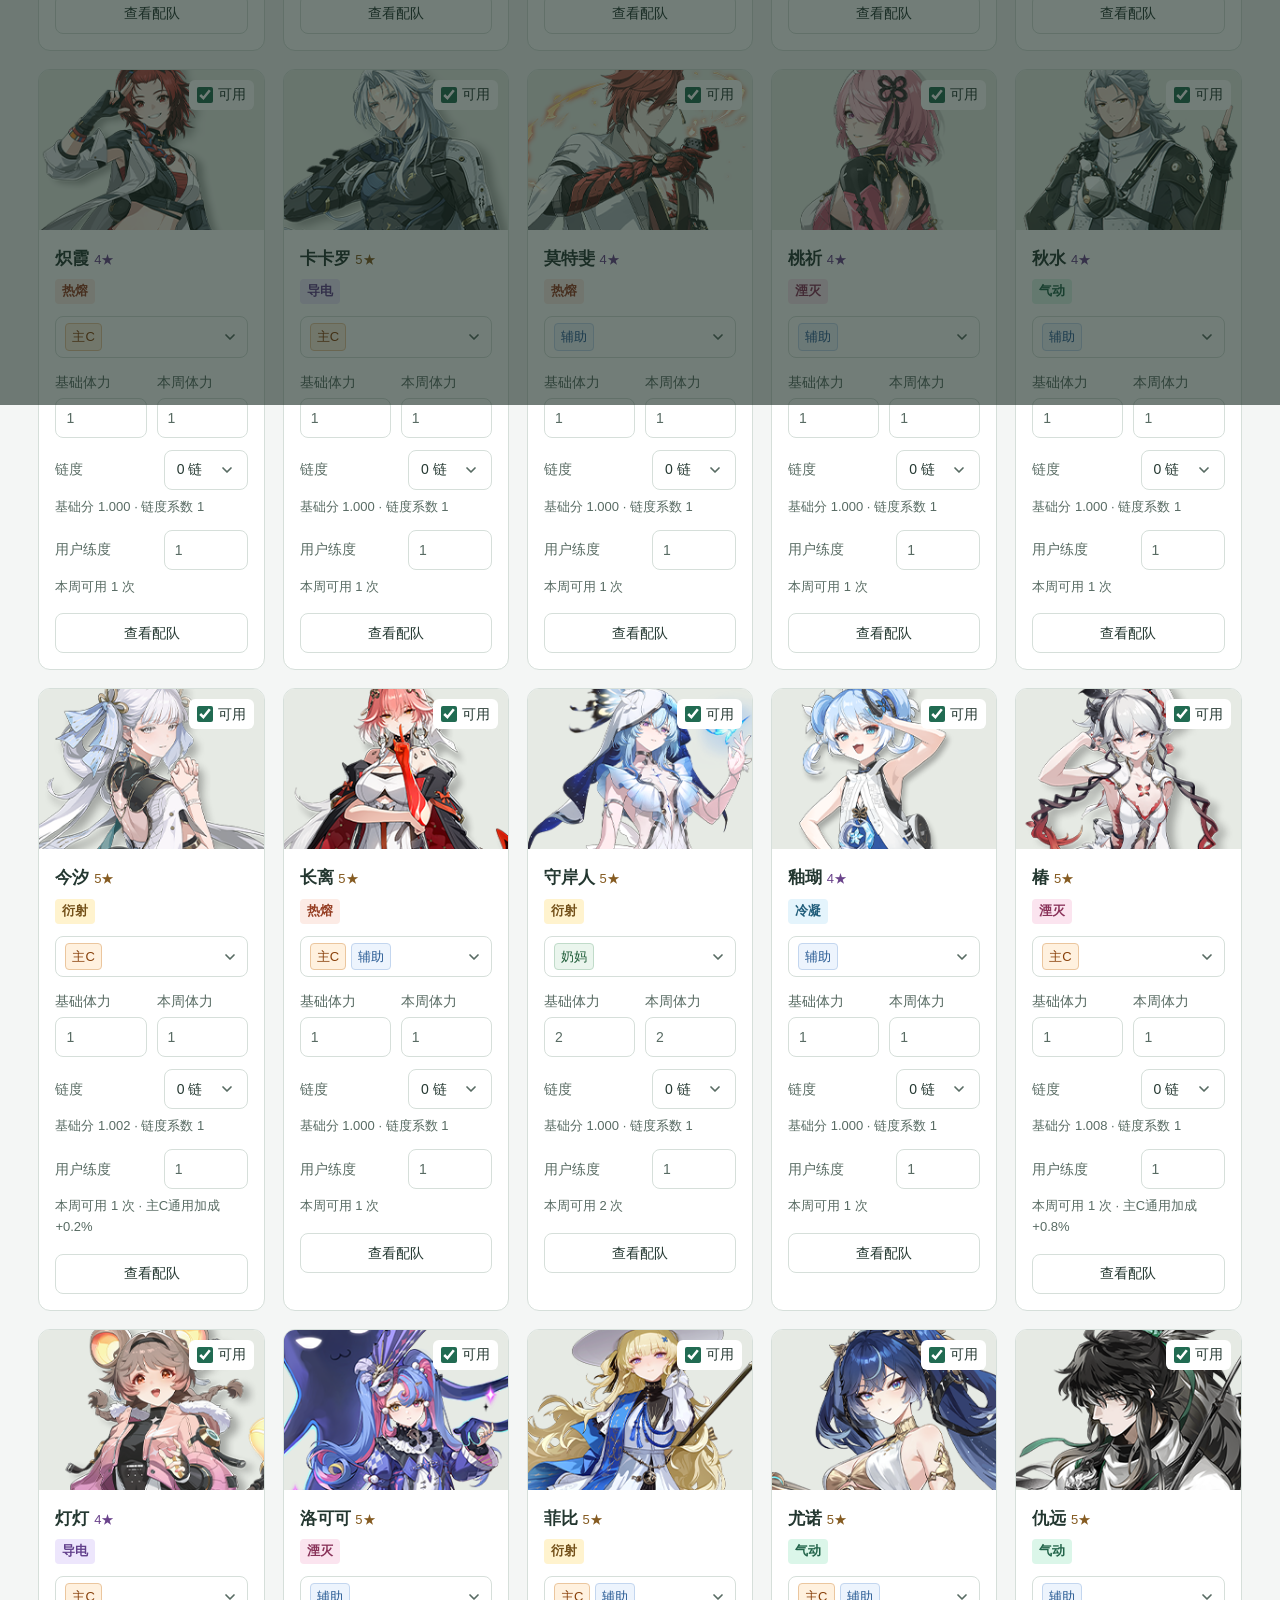
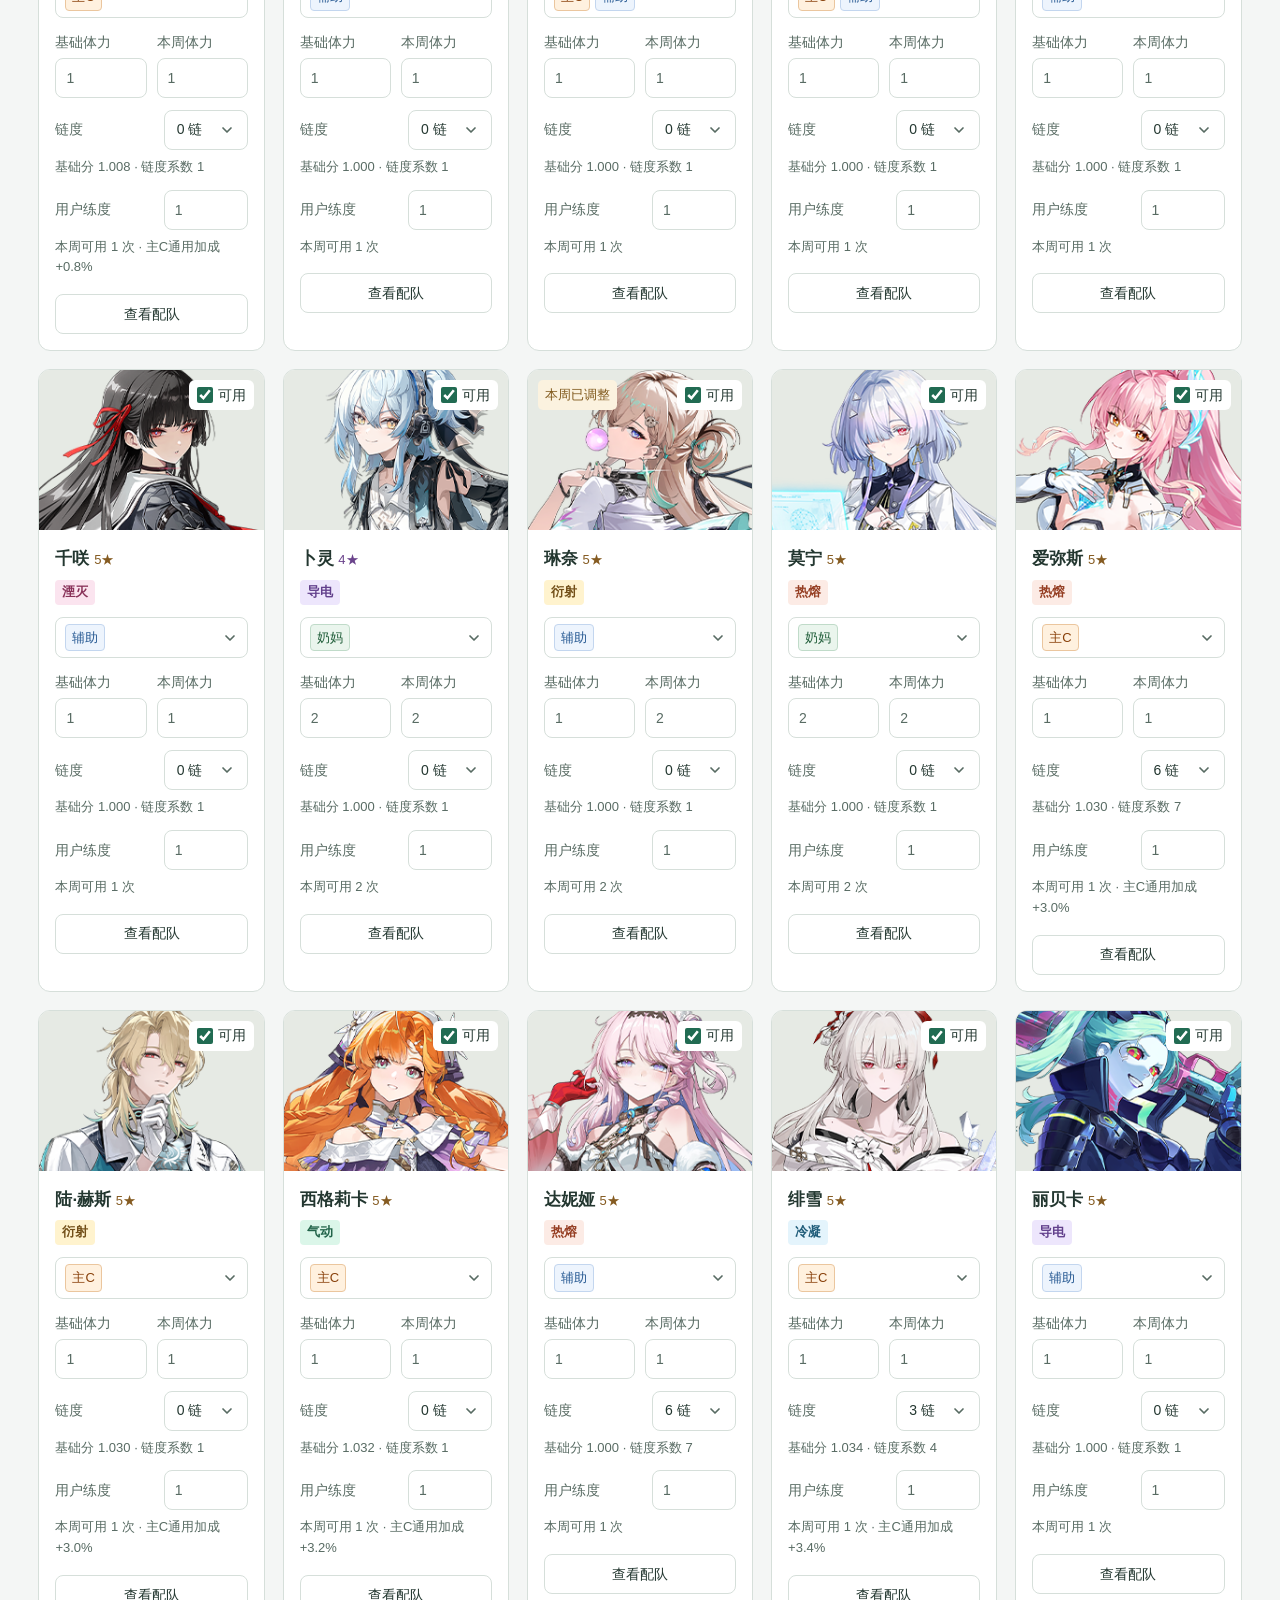
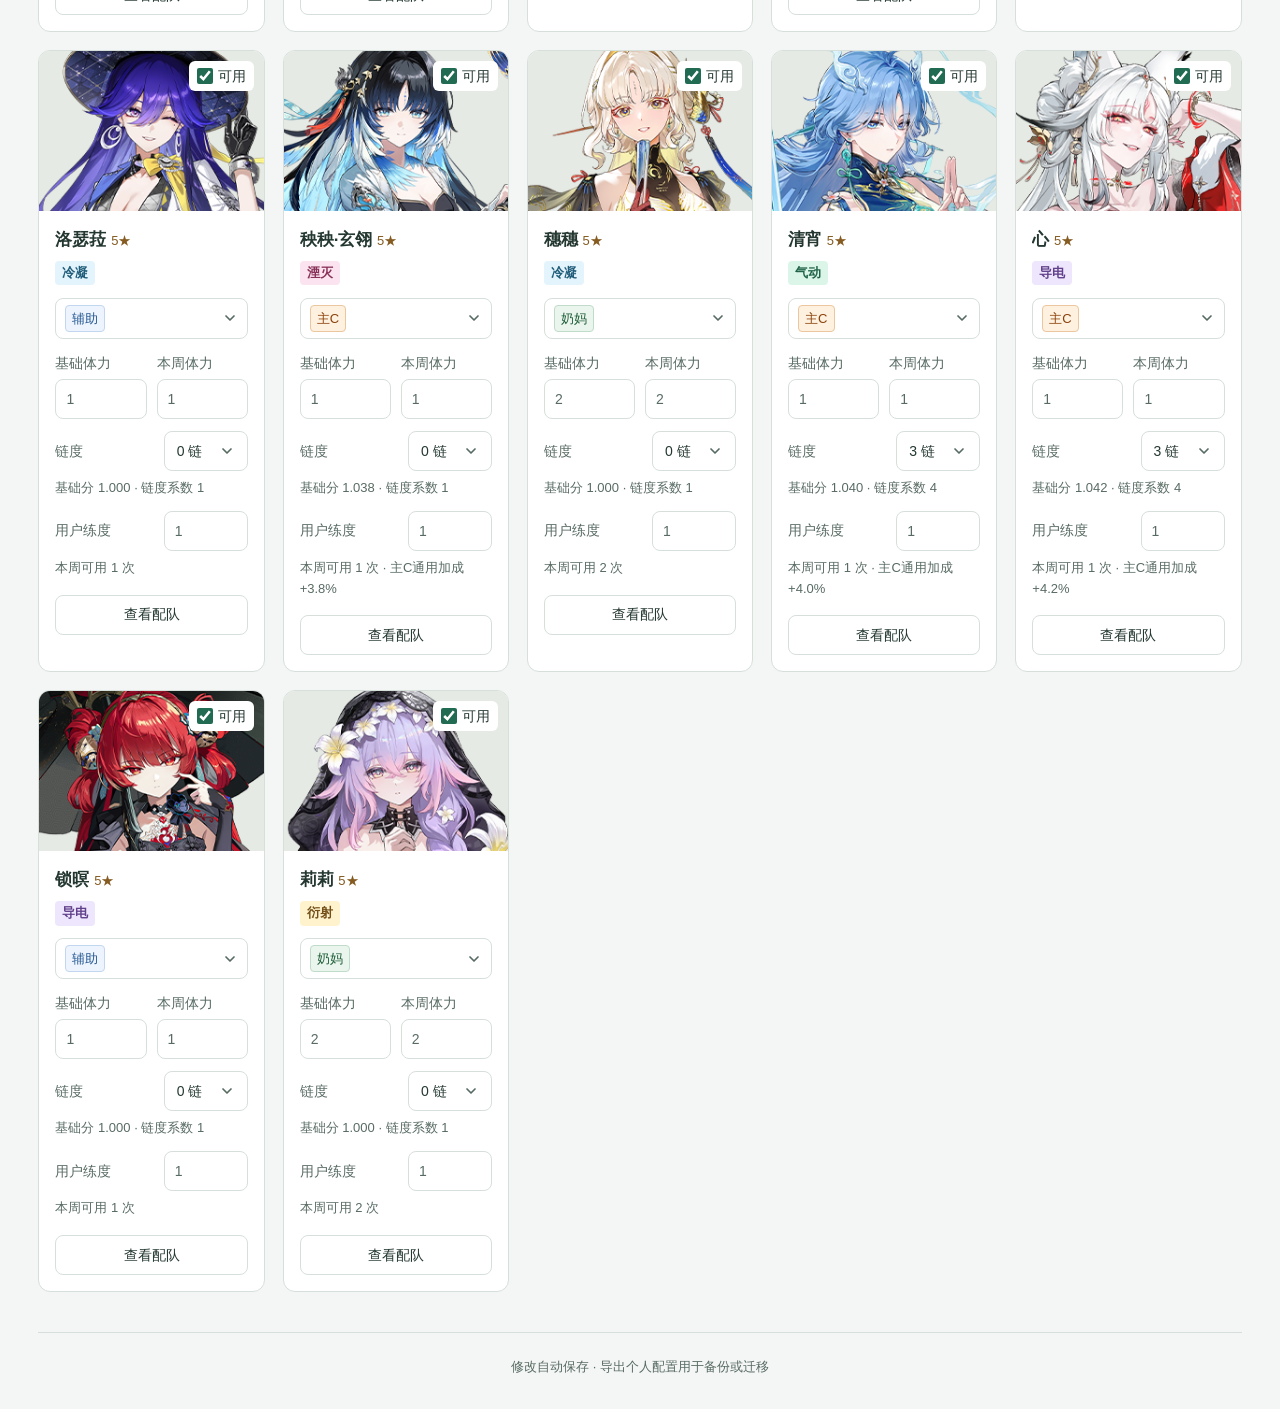
==== commit 6a22ebdf: "Release v2.0.0: manual schedules and share codes" ====
--- a/web/team_planner/characters/index.html
+++ b/web/team_planner/characters/index.html
@@ -1,12 +1,12 @@
 <!doctype html>
 <html lang="zh-CN">
-<head><meta charset="utf-8"><meta name="viewport" content="width=device-width,initial-scale=1"><base href="../"><link rel="icon" href="./favicon.ico" sizes="any"><link rel="apple-touch-icon" href="./favicon.png"><title>鸣潮 · 矩阵配队</title><link rel="stylesheet" href="./style.css"><script defer src="./vendor/solver.js"></script><script defer src="./solver-source.js"></script><script defer src="./seed.js"></script><script defer src="./local-planner.js"></script><script defer src="./app.js"></script><script defer src="./custom-select.js"></script></head>
+<head><meta charset="utf-8"><meta name="viewport" content="width=device-width,initial-scale=1"><base href="../"><link rel="icon" href="./favicon.ico" sizes="any"><link rel="apple-touch-icon" href="./favicon.png"><title>鸣潮 · 矩阵配队</title><link rel="stylesheet" href="./style.css"><script defer src="./vendor/solver.js"></script><script defer src="./solver-source.js"></script><script defer src="./seed.js"></script><script defer src="./local-planner.js"></script><script defer src="./schedule-model.js"></script><script defer src="./schedule-share.js"></script><script defer src="./app.js"></script><script defer src="./schedule.js"></script><script defer src="./schedule-share-ui.js"></script><script defer src="./custom-select.js"></script><link rel="stylesheet" href="./schedule.css"></head>
 <body>
 <header><a class="brand" href="./index.html"><img src="./favicon.png" width="36" height="36" alt="达妮娅"><span>鸣潮 <b>矩阵配队</b></span></a><div class="header-actions"><span id="save-status" role="status">正在载入…</span><button id="show-guide" type="button">使用说明</button><details class="config-menu"><summary>配置管理<svg viewBox="0 0 16 16" aria-hidden="true"><path d="m4 6 4 4 4-4"/></svg></summary><div class="config-options"><button id="export-config">导出个人配置</button><button id="import-config">导入个人配置</button><button id="restore-config">恢复上次保存</button></div></details><input id="import-file" type="file" accept=".json,application/json" hidden><button id="save">立即保存</button></div></header>
 <main>
 <section class="intro"><div><h1>矩阵配队规划</h1><p class="muted">先最大化队伍数量，再比较得分。基础分 × 用户配队加权 × 三名角色加权。</p></div><div class="summary" id="summary"></div></section>
 <div class="workspace-actions"><label class="planning-scope-label">计算范围 <select id="planning-scope" aria-label="配队范围"><option value="owned">仅已拥有角色</option><option value="all">全角色计算（含未拥有）</option></select></label><button class="primary" id="calculate">计算配队</button></div>
-<nav aria-label="页面"><button data-tab="characters" class="active">角色库 <span id="character-count"></span></button><button data-tab="teams">候选队伍 <span id="team-count"></span></button><button data-tab="results">配队结果 <span id="result-count">—</span></button></nav>
+<nav aria-label="页面"><button data-tab="characters" class="active">角色库 <span id="character-count"></span></button><button data-tab="teams">候选队伍 <span id="team-count"></span></button><button data-tab="results">配队结果 <span id="result-count">—</span></button><button data-tab="schedule">手动排表</button></nav>
 <section id="characters" class="page">
 <div class="toolbar"><div class="filters"><input id="character-search" type="search" placeholder="搜索角色名称…" aria-label="搜索角色"><select id="character-filter" aria-label="角色筛选"><option value="all">全部定位</option><option value="main">主 C</option><option value="support">辅助</option><option value="healer">奶妈</option></select><select id="character-element" aria-label="属性筛选"><option value="all">全部属性</option><option data-element="冷凝">冷凝</option><option data-element="热熔">热熔</option><option data-element="导电">导电</option><option data-element="气动">气动</option><option data-element="衍射">衍射</option><option data-element="湮灭">湮灭</option></select><div class="filter-toggles"><label class="filter-toggle"><input id="character-show-unowned" type="checkbox" role="switch">显示未拥有角色</label><label class="check"><input id="character-weekly" type="checkbox">本周已调整</label></div></div><span class="hint">本周体力为实际可用次数，可直接调整；填写 0 则本周不参与。</span></div>
 <div id="character-grid" class="character-grid"></div>
@@ -21,8 +21,42 @@
 <div class="toolbar"><label class="check"><input id="include-inferred" type="checkbox"> 包含机制推导的替补组合（待验证）</label><label class="check"><input id="fill-roles" type="checkbox"> 剩余体力按主辅奶补队</label><label class="check"><input id="fill-solo" type="checkbox"> 丹瑾单人补队（剩余两位不限定位）</label><span class="hint">优先使用候选队伍，再按定位补充；结果按得分升序排列。</span></div>
 <div id="result-body" class="empty"><strong>尚未生成配队方案</strong><p>设置角色与候选队伍后，点击上方「计算配队」。</p></div>
 </section>
+<section id="schedule" class="page" hidden>
+<div class="schedule-topbar">
+<div class="schedule-heading"><h2>手动排表</h2><p id="schedule-help" hidden></p><div id="schedule-status" class="schedule-status" role="status" aria-live="polite"></div></div>
+<div class="schedule-toolbar">
+<label class="schedule-plan-label"><span class="sr-only">选择排表</span><select id="schedule-select" aria-label="选择排表"></select></label>
+<button id="schedule-rename" type="button" aria-label="重命名排表" title="重命名排表"><svg viewBox="0 0 16 16" width="14" height="14" aria-hidden="true"><path d="m10 3 3 3M3 10l7-7a2 2 0 0 1 3 3l-7 7H3v-3Z" fill="none" stroke="currentColor" stroke-width="1.5" stroke-linejoin="round"/></svg></button><input id="schedule-name" aria-label="排表名称" maxlength="60" placeholder="排表名称" hidden>
+<div class="schedule-actions"><button id="schedule-new" type="button">新建空表</button><button id="schedule-copy" type="button">复制排表</button><button id="schedule-share" type="button">排表代码</button><button id="schedule-undo" type="button" disabled>撤销</button><button id="schedule-delete" type="button" class="danger">删除排表</button></div>
+</div>
+</div>
+<div class="schedule-workspace">
+<section class="schedule-deck" aria-labelledby="schedule-deck-title">
+<div class="schedule-deck-heading"><h3 id="schedule-deck-title">角色模板</h3><button type="button" id="schedule-cancel-card" hidden>取消选择</button></div>
+<div id="schedule-card-bank" class="schedule-card-bank" role="region" aria-label="全部角色模板，拖回可撤回角色"></div>
+<p id="schedule-card-status" class="hint" role="status" aria-live="polite"></p>
+</section>
+<div id="schedule-resizer" class="schedule-resizer" role="separator" tabindex="0" aria-label="调整角色模板与排表宽度" aria-orientation="vertical" aria-valuemin="30" aria-valuemax="60" aria-valuenow="40" aria-controls="schedule-card-bank schedule-table" title="拖动调整左右宽度，方向键微调，双击恢复 4:6"></div>
+<section class="schedule-board" aria-label="手动队伍排表">
+<div id="schedule-table-controls" class="schedule-table-controls"><p class="hint">行头 + 格内角色 = 一队</p><button id="schedule-compact" type="button" title="将各行队伍靠左排列，并移除多余空列">收紧空位</button></div>
+<div id="schedule-grid-shell" class="schedule-grid-shell">
+<div class="schedule-scroll" role="region" aria-label="队伍排表"><table id="schedule-table" class="schedule-table"><caption class="sr-only">行头可空或固定最多两人，每格与行头合计三人为一队。表格右侧与底部可添加行列，行列标题菜单可插入、移动、删除。</caption></table></div>
+<button id="schedule-add-column" class="schedule-edge-add schedule-edge-column" type="button" aria-label="添加列" title="在末尾添加一列"><svg viewBox="0 0 16 16" aria-hidden="true"><path d="M8 3v10M3 8h10"/></svg></button>
+<button id="schedule-add-row" class="schedule-edge-add schedule-edge-row" type="button" aria-label="添加行" title="在末尾添加一行"><svg viewBox="0 0 16 16" aria-hidden="true"><path d="M8 3v10M3 8h10"/></svg><span>添加行</span></button>
+</div>
+<div id="schedule-grid-menu" class="schedule-grid-menu" role="menu" aria-label="行列操作" hidden></div>
+</section>
+</div>
+</section>
 <footer>修改自动保存 · 导出个人配置用于备份或迁移</footer>
 </main>
+<dialog id="schedule-share-dialog" aria-labelledby="schedule-share-title" aria-describedby="schedule-share-help">
+<div class="dialog-heading"><h2 id="schedule-share-title">排表代码</h2><button type="button" id="schedule-share-close" aria-label="关闭排表代码"><svg viewBox="0 0 16 16" width="18" height="18" aria-hidden="true"><path d="m4 4 8 8m0-8-8 8" fill="none" stroke="currentColor" stroke-width="1.5"/></svg></button></div>
+<div class="schedule-share-tabs" role="tablist" aria-label="排表代码操作"><button id="schedule-share-export-tab" type="button" role="tab" aria-selected="true" aria-controls="schedule-share-export">导出当前表</button><button id="schedule-share-import-tab" type="button" role="tab" aria-selected="false" aria-controls="schedule-share-import" tabindex="-1">导入为新表</button></div>
+<p id="schedule-share-help" class="hint">分享行列、固定角色、队伍及漂泊者属性；体力按接收方的配置计算。</p>
+<section id="schedule-share-export" role="tabpanel" aria-labelledby="schedule-share-export-tab"><p id="schedule-export-summary" class="schedule-share-summary"></p><label for="schedule-export-code" class="sr-only">当前排表代码</label><textarea id="schedule-export-code" readonly rows="7" spellcheck="false"></textarea><div class="schedule-share-actions"><span id="schedule-copy-status" role="status"></span><button id="schedule-copy-code" class="primary" type="button">复制代码</button></div></section>
+<section id="schedule-share-import" role="tabpanel" aria-labelledby="schedule-share-import-tab" hidden><label for="schedule-import-code">粘贴排表代码</label><textarea id="schedule-import-code" rows="7" maxlength="2000000" placeholder="WWMP1:…" spellcheck="false" aria-describedby="schedule-import-status"></textarea><div class="schedule-share-actions"><p id="schedule-import-status" class="hint" role="status">导入会新建一张表，保留所有已有排表。</p><button id="schedule-import-submit" class="primary" type="button" disabled>新建并导入</button></div></section>
+</dialog>
 <dialog id="editor"><form id="team-form"><div class="dialog-heading"><div><h2 id="editor-title">编辑队伍</h2><button id="editor-guide" type="button" class="editor-guide">填写说明</button></div><button type="button" id="close-editor" aria-label="关闭">×</button></div>
 <div id="member-inputs" class="member-inputs"></div><div id="rover-parking" hidden></div>
 <label id="rover-row" hidden>漂泊者属性<select id="rover-attribute"><option value="">请选择属性</option><option data-element="衍射">衍射</option><option data-element="湮灭">湮灭</option><option data-element="气动">气动</option><option data-element="导电">导电</option></select></label>
@@ -33,6 +67,7 @@
 <div id="team-sources" class="sources"></div><p id="editor-error" role="alert"></p>
 <div class="dialog-footer"><button id="delete-team" type="button" class="danger">删除此候选</button><button type="submit" class="primary">应用到候选列表</button></div>
 </form></dialog>
+
 <div id="onboarding" hidden>
 <div class="tour-shade"></div><div class="tour-focus" aria-hidden="true"></div>
 <section class="tour-panel" role="dialog" aria-modal="true" aria-labelledby="onboarding-title" tabindex="-1">
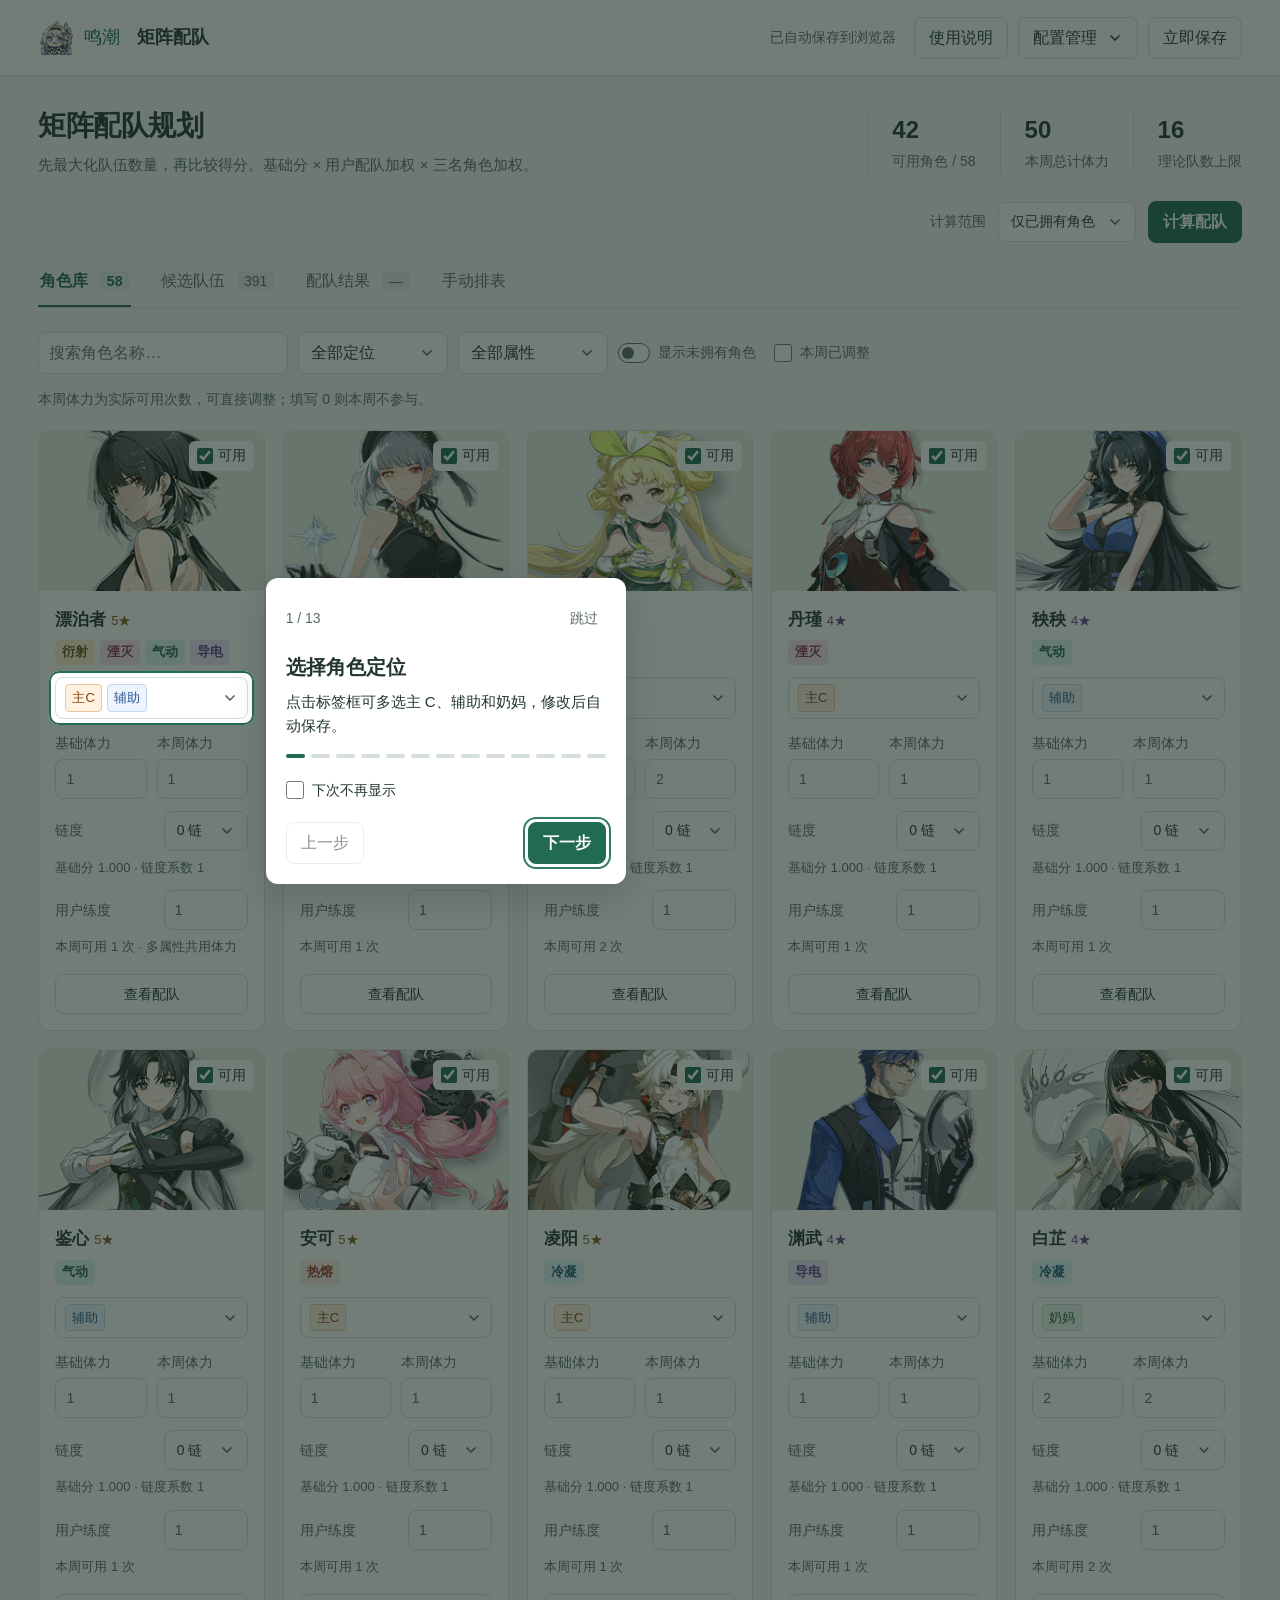
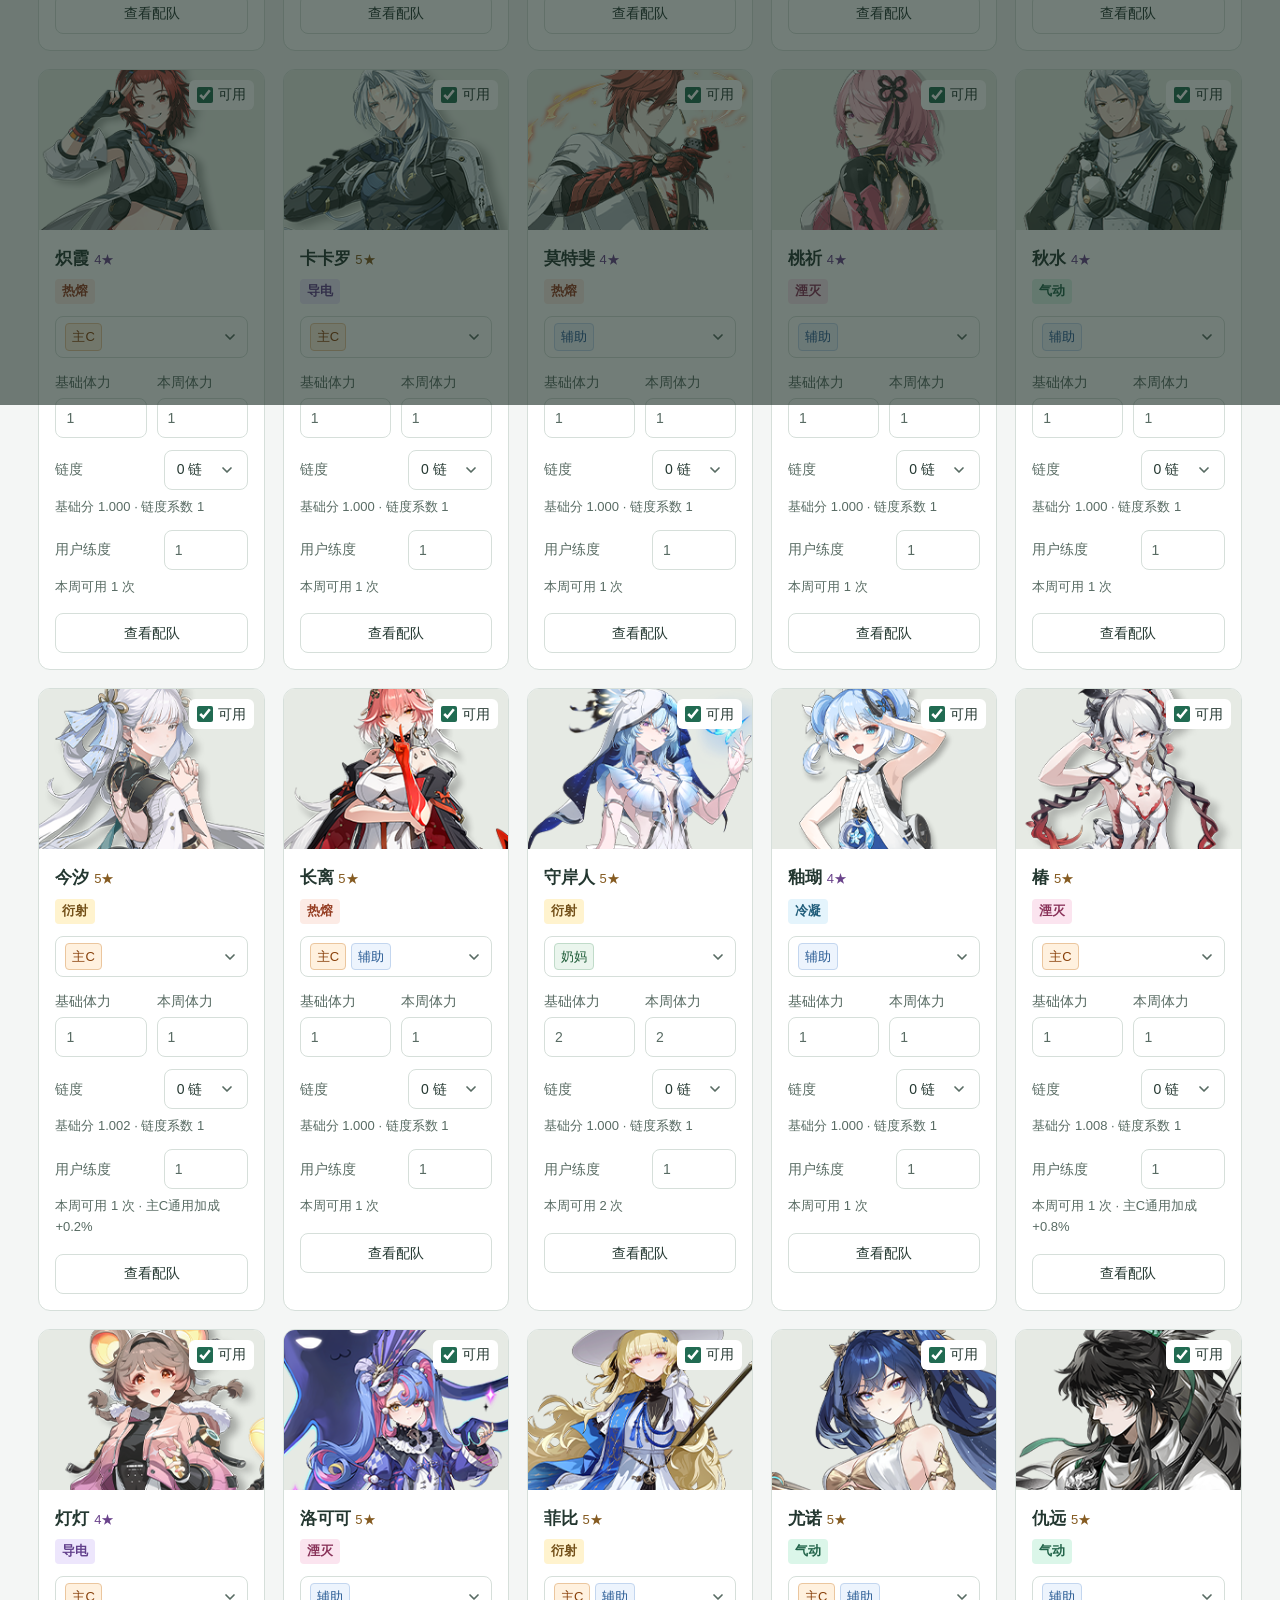
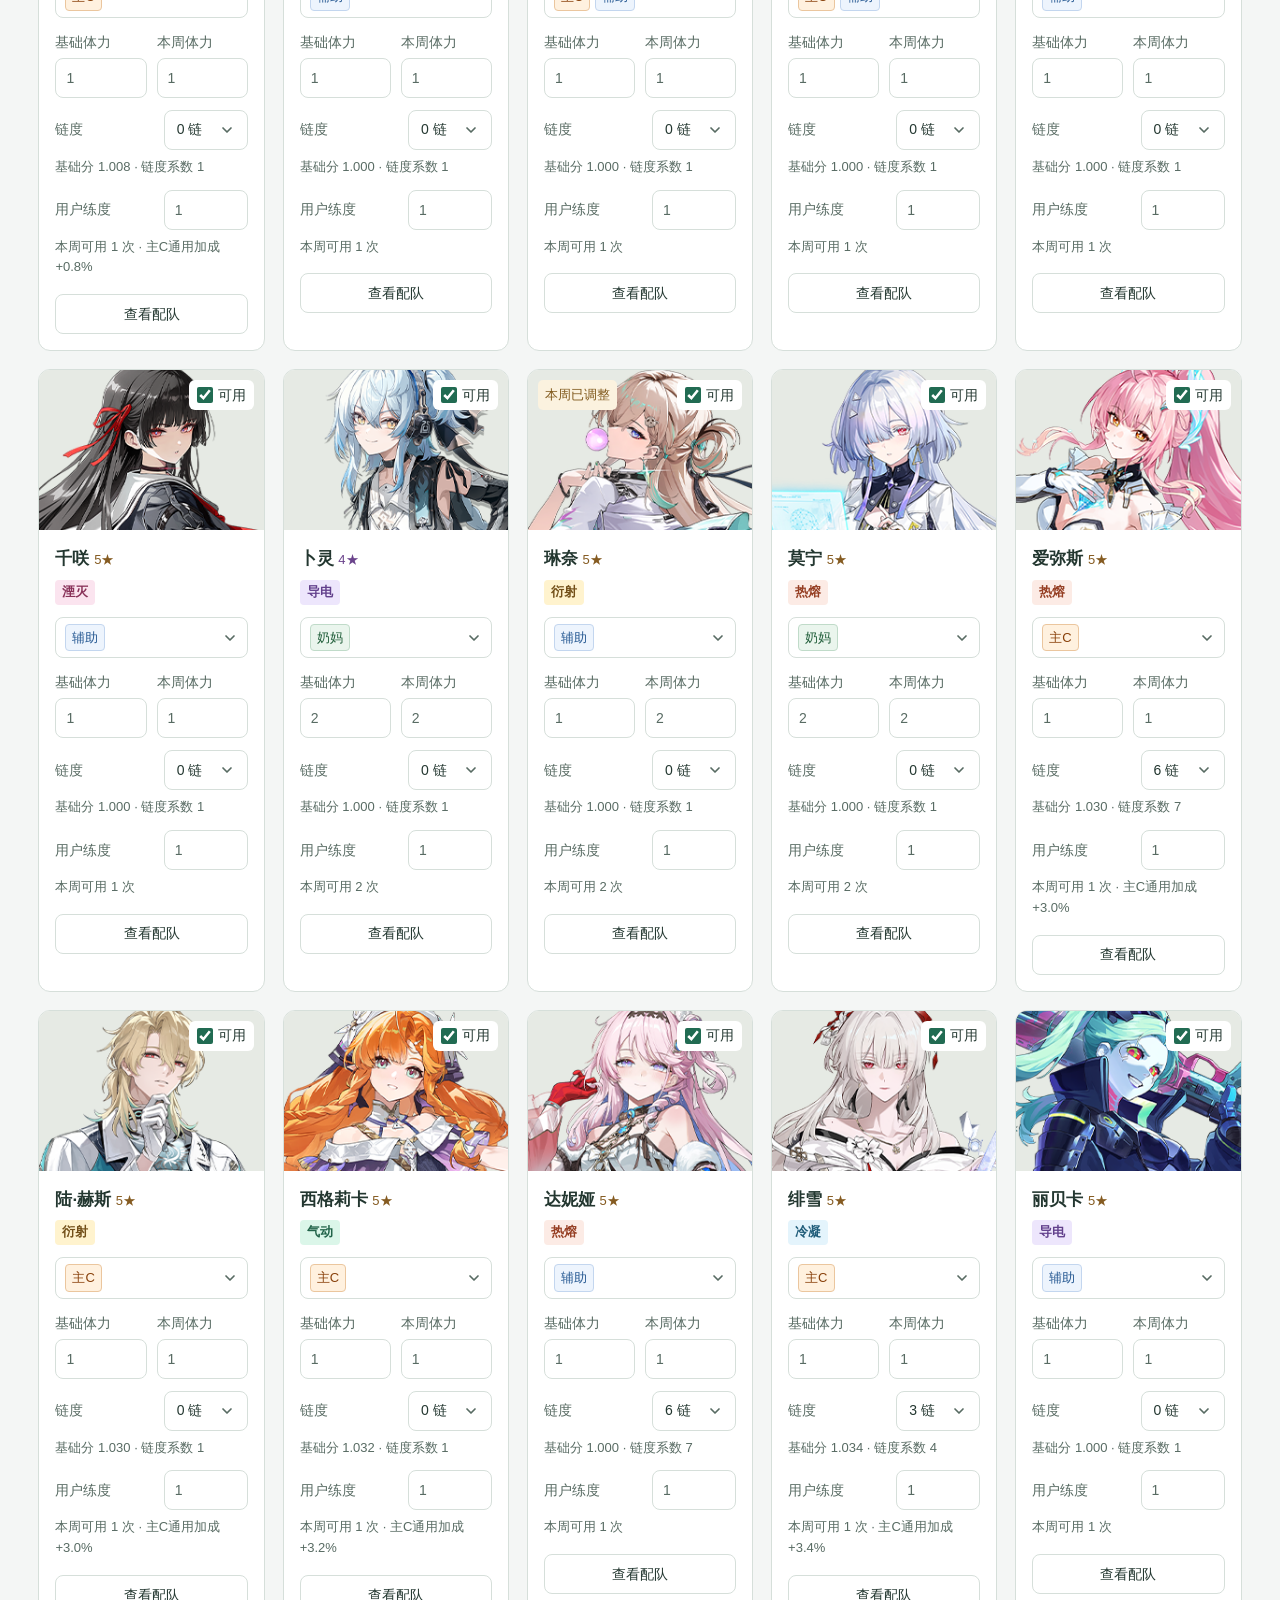
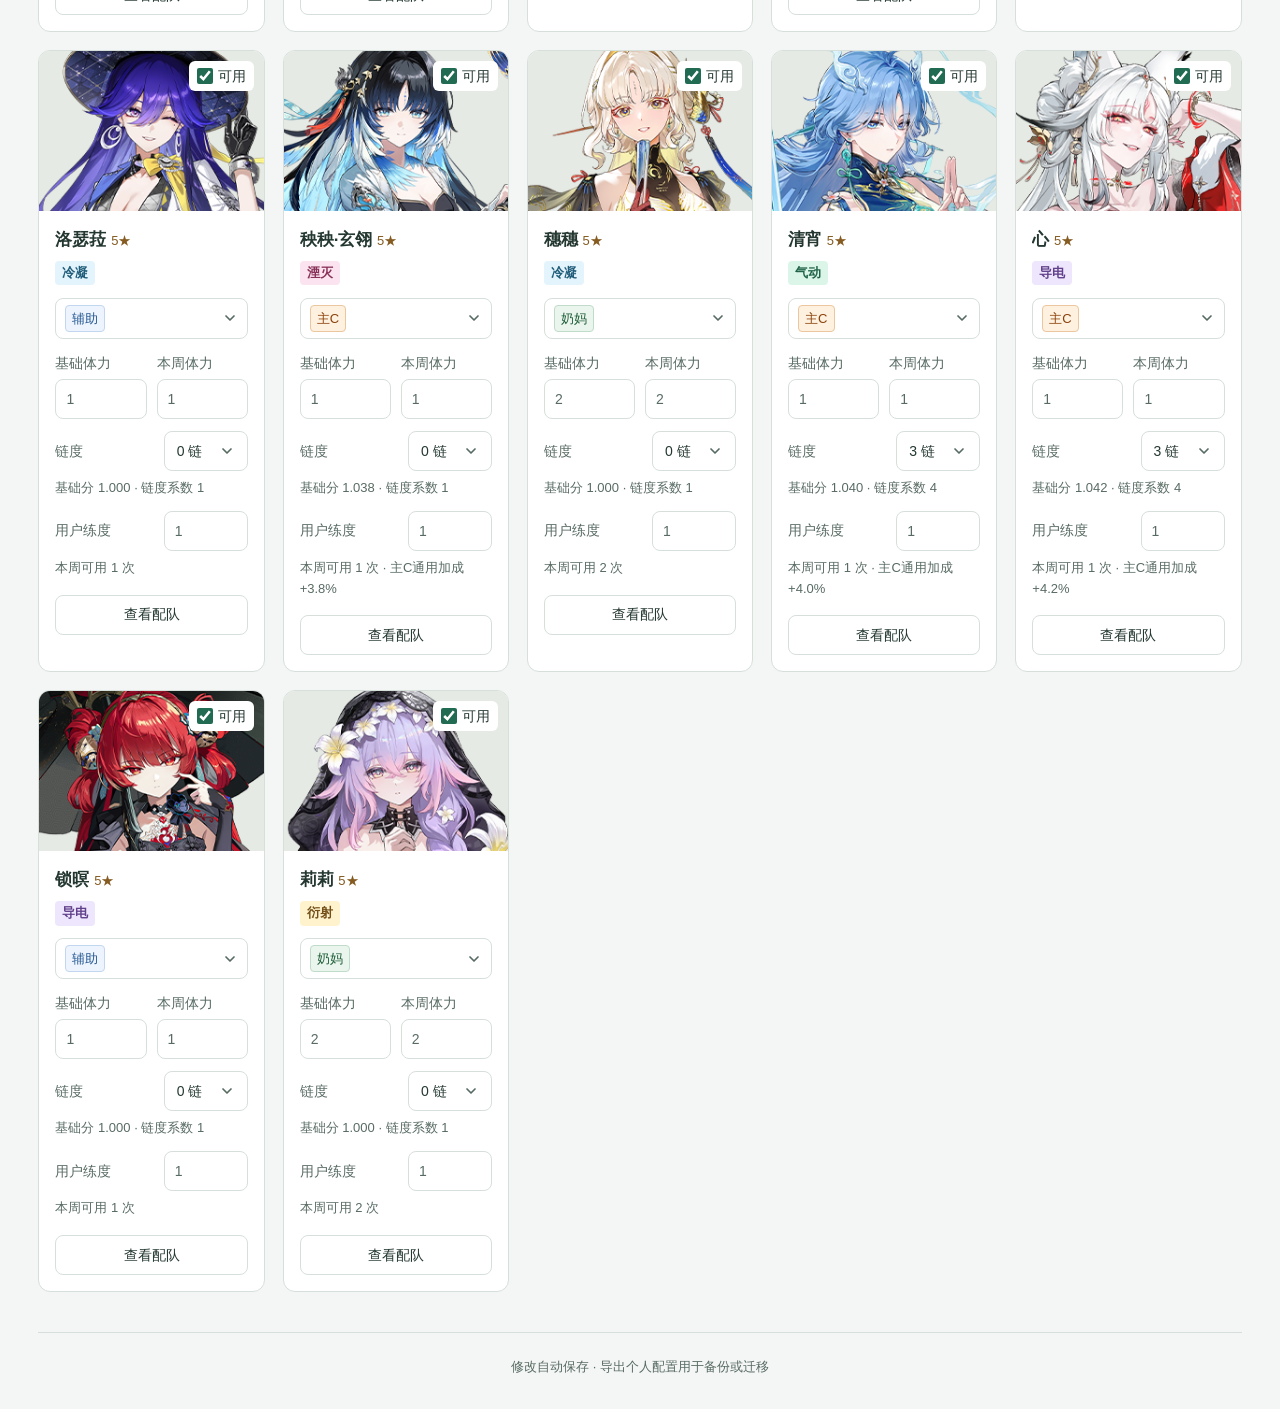
==== commit e885ed66: "Release v2.0.1: ownership indicators and schedule layout" ====
--- a/web/team_planner/characters/index.html
+++ b/web/team_planner/characters/index.html
@@ -25,9 +25,10 @@
 <div class="schedule-topbar">
 <div class="schedule-heading"><h2>手动排表</h2><p id="schedule-help" hidden></p><div id="schedule-status" class="schedule-status" role="status" aria-live="polite"></div></div>
 <div class="schedule-toolbar">
+<label class="filter-toggle schedule-budget-toggle" title="关闭时，含未拥有角色的整支队伍不计体力"><input id="schedule-count-unowned" type="checkbox" role="switch">未拥有队伍计入体力</label>
 <label class="schedule-plan-label"><span class="sr-only">选择排表</span><select id="schedule-select" aria-label="选择排表"></select></label>
 <button id="schedule-rename" type="button" aria-label="重命名排表" title="重命名排表"><svg viewBox="0 0 16 16" width="14" height="14" aria-hidden="true"><path d="m10 3 3 3M3 10l7-7a2 2 0 0 1 3 3l-7 7H3v-3Z" fill="none" stroke="currentColor" stroke-width="1.5" stroke-linejoin="round"/></svg></button><input id="schedule-name" aria-label="排表名称" maxlength="60" placeholder="排表名称" hidden>
-<div class="schedule-actions"><button id="schedule-new" type="button">新建空表</button><button id="schedule-copy" type="button">复制排表</button><button id="schedule-share" type="button">排表代码</button><button id="schedule-undo" type="button" disabled>撤销</button><button id="schedule-delete" type="button" class="danger">删除排表</button></div>
+<div class="schedule-actions"><button id="schedule-new" type="button">新建空表</button><button id="schedule-copy" type="button">复制排表</button><button id="schedule-share" type="button">排表代码</button><button id="schedule-compact" type="button" title="将各行队伍靠左排列，并移除多余空列">收紧空位</button><button id="schedule-undo" type="button" disabled>撤销</button><button id="schedule-delete" type="button" class="danger">删除排表</button></div>
 </div>
 </div>
 <div class="schedule-workspace">
@@ -38,15 +39,12 @@
 </section>
 <div id="schedule-resizer" class="schedule-resizer" role="separator" tabindex="0" aria-label="调整角色模板与排表宽度" aria-orientation="vertical" aria-valuemin="30" aria-valuemax="60" aria-valuenow="40" aria-controls="schedule-card-bank schedule-table" title="拖动调整左右宽度，方向键微调，双击恢复 4:6"></div>
 <section class="schedule-board" aria-label="手动队伍排表">
-<div id="schedule-table-controls" class="schedule-table-controls"><p class="hint">行头 + 格内角色 = 一队</p><button id="schedule-compact" type="button" title="将各行队伍靠左排列，并移除多余空列">收紧空位</button></div>
 <div id="schedule-grid-shell" class="schedule-grid-shell">
-<div class="schedule-scroll" role="region" aria-label="队伍排表"><table id="schedule-table" class="schedule-table"><caption class="sr-only">行头可空或固定最多两人，每格与行头合计三人为一队。表格右侧与底部可添加行列，行列标题菜单可插入、移动、删除。</caption></table></div>
-<button id="schedule-add-column" class="schedule-edge-add schedule-edge-column" type="button" aria-label="添加列" title="在末尾添加一列"><svg viewBox="0 0 16 16" aria-hidden="true"><path d="M8 3v10M3 8h10"/></svg></button>
-<button id="schedule-add-row" class="schedule-edge-add schedule-edge-row" type="button" aria-label="添加行" title="在末尾添加一行"><svg viewBox="0 0 16 16" aria-hidden="true"><path d="M8 3v10M3 8h10"/></svg><span>添加行</span></button>
+<div class="schedule-scroll" role="region" aria-label="队伍排表"><table id="schedule-table" class="schedule-table"><caption class="sr-only">行头可空或固定最多两人，每格与行头合计三人为一队。悬停行列标题可在相邻位置添加；标题菜单可插入、移动、删除。</caption></table></div>
+</div>
+</section>
 </div>
 <div id="schedule-grid-menu" class="schedule-grid-menu" role="menu" aria-label="行列操作" hidden></div>
-</section>
-</div>
 </section>
 <footer>修改自动保存 · 导出个人配置用于备份或迁移</footer>
 </main>
